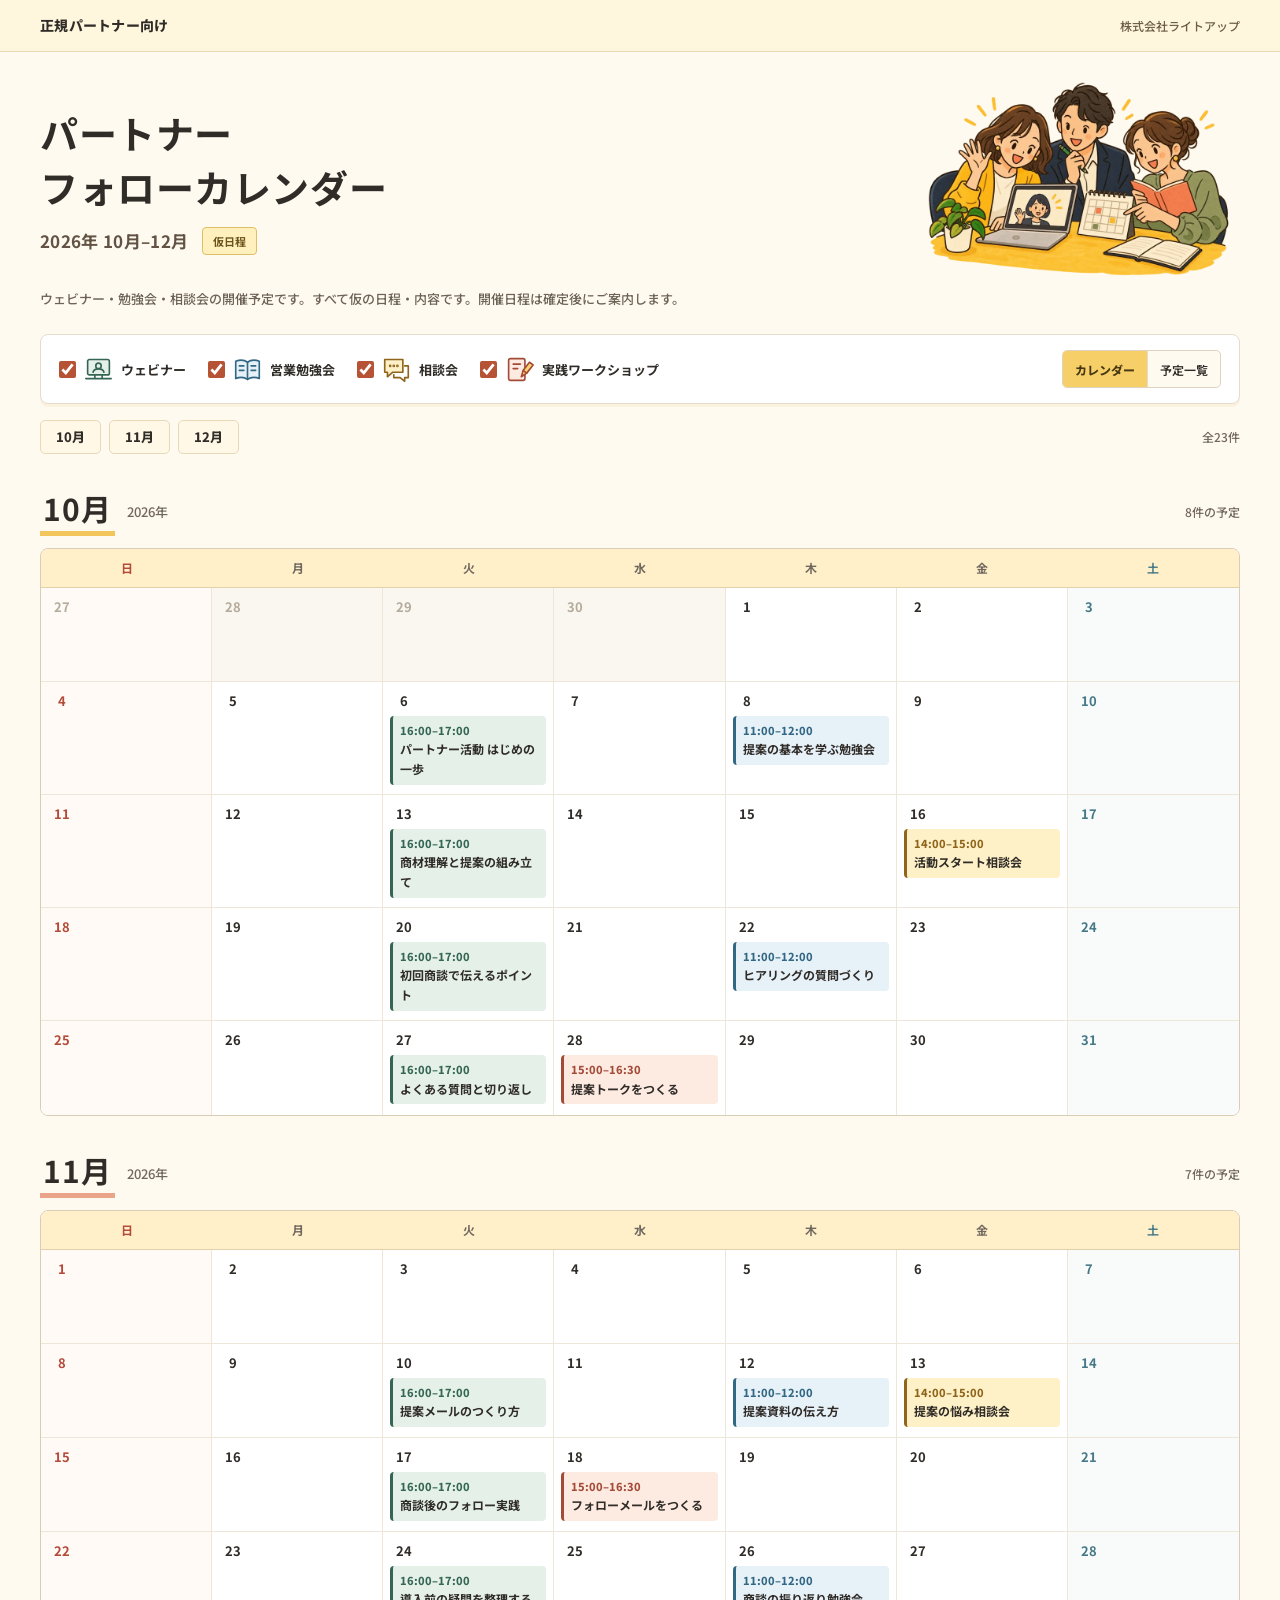
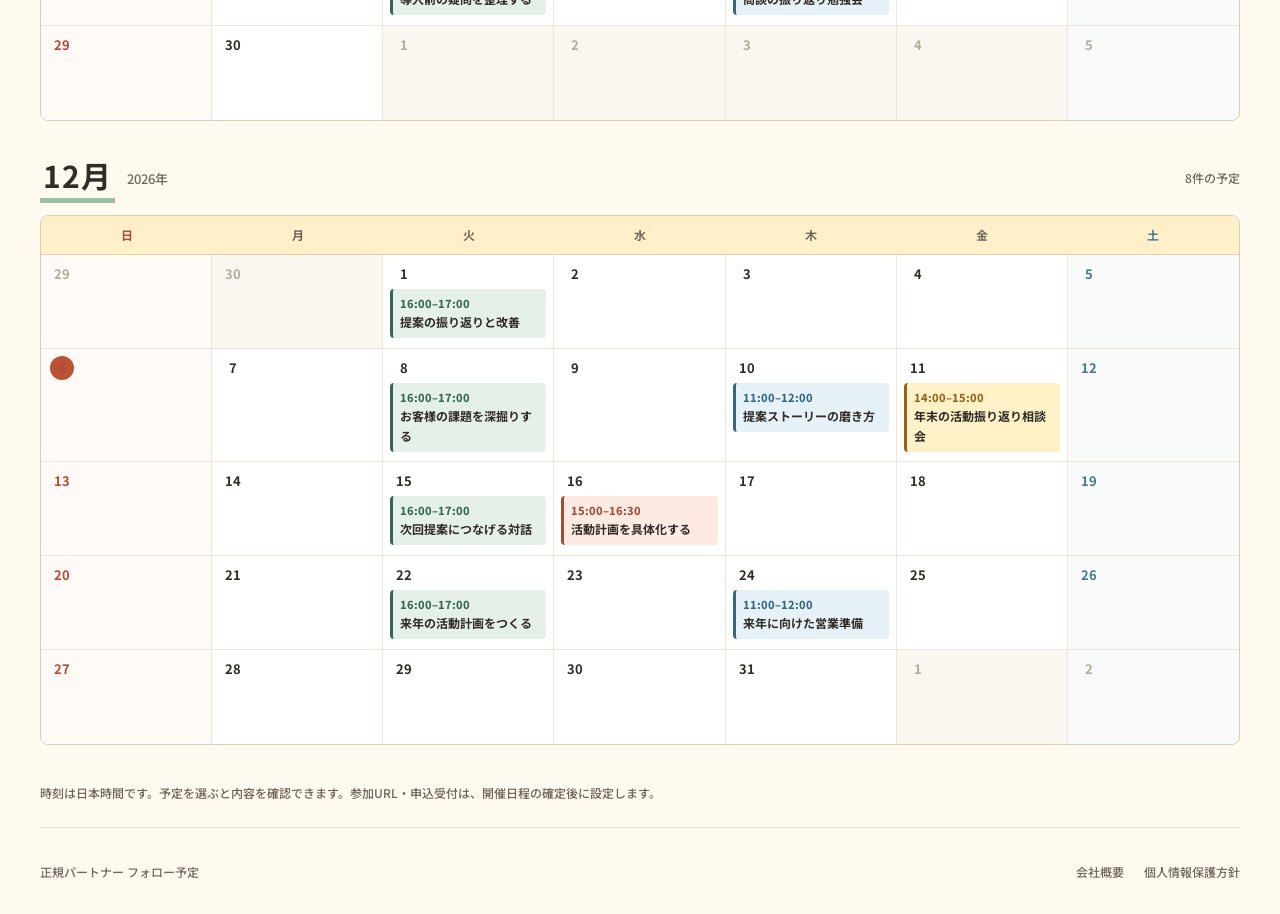
==== aio/index.html @ 5bcace32 "Use business-oriented Noto Sans JP typography" ====
<!doctype html>
<html lang="ja">
<head>
<meta charset="utf-8">
<meta name="viewport" content="width=device-width,initial-scale=1">
<meta name="robots" content="noindex,nofollow">
<meta name="color-scheme" content="light">
<link rel="canonical" href="https://writeup-inc.github.io/partner/aio/">
<meta name="description" content="契約済みの正規パートナー企業向け、2026年10月・11月・12月のフォロー予定。すべて仮の開催日程です。">
<title>正規パートナー フォロー予定｜2026年10–12月</title>
<link rel="preload" href="fonts/noto-sans-jp.woff2" as="font" type="font/woff2" crossorigin>
<style>
@font-face{font-family:Partner Sans;src:url(fonts/noto-sans-jp.woff2) format("woff2");font-weight:100 900;font-style:normal;font-display:swap}
:root{--ink:#252925;--muted:#71776e;--line:#dce0d8;--soft:#f5f6f2;--accent:#426248}
*{box-sizing:border-box}
html{scroll-behavior:smooth}
body{margin:0;background:#fff;color:var(--ink);font:14px/1.65 "Partner Sans",-apple-system,BlinkMacSystemFont,"Hiragino Kaku Gothic ProN","Yu Gothic",Meiryo,sans-serif}
button,input{font:inherit}button{color:inherit;cursor:pointer}button,a,input{-webkit-tap-highlight-color:transparent}
button{border:0;background:none}a{color:inherit}button:focus-visible,a:focus-visible,input:focus-visible{outline:3px solid #7f9e81;outline-offset:3px}
[hidden]{display:none!important}.inner{max-width:1200px;width:calc(100% - 64px);margin-inline:auto}
.masthead{border-bottom:1px solid var(--line);background:#fafbf8}.masthead .inner{display:flex;justify-content:space-between;align-items:center;gap:20px;padding-block:16px}
.company{font-size:14px;font-weight:700;letter-spacing:.02em}.audience{font-size:12px;color:var(--muted)}
.page-heading{display:flex;align-items:flex-start;justify-content:space-between;gap:24px;padding-top:35px;margin-bottom:22px}
h1{font-size:26px;line-height:1.45;letter-spacing:.02em;margin:0 0 7px;font-weight:650}.date-range{color:var(--muted);margin:0;font-size:14px;letter-spacing:.04em}
.draft{white-space:nowrap;border:1px solid #d8d5c7;color:#756742;background:#fcfbf6;padding:4px 10px;font-size:11px;align-self:center;border-radius:3px}
.note{margin:0 0 23px;font-size:12px;color:var(--muted)}
.controls{border-top:1px solid var(--line);border-bottom:1px solid var(--line);padding:14px 0;display:flex;gap:18px;justify-content:space-between;align-items:center;flex-wrap:wrap}
.filters{display:flex;flex-wrap:wrap;gap:10px 20px;border:0;padding:0;margin:0;min-width:0}.filters legend{position:absolute;width:1px;height:1px;overflow:hidden;clip-path:inset(50%)}
.filter-label{display:flex;align-items:center;gap:7px;font-size:12px;cursor:pointer}.filter-label input{width:15px;height:15px;margin:0;accent-color:var(--accent)}
.dot{display:inline-block;width:7px;height:7px;border-radius:50%;background:var(--event-color);flex-shrink:0}
.view-switch{display:flex;align-items:center;gap:0;border:1px solid var(--line);border-radius:3px;overflow:hidden}.view-switch button{padding:6px 12px;font-size:11px;min-height:32px}.view-switch button+button{border-left:1px solid var(--line)}.view-switch button[aria-pressed=true]{background:#edf1e9;color:#324e38;font-weight:650}
.under-controls{display:flex;justify-content:space-between;gap:20px;align-items:center;padding:13px 0 0}.month-nav{display:flex;gap:23px}.month-nav a{font-size:12px;text-underline-offset:4px;text-decoration-color:#a7b2a2}.month-nav a:hover{color:var(--accent)}
.filter-status{display:flex;align-items:center;gap:14px;color:var(--muted);font-size:11px}.reset{font-size:11px;color:var(--muted);padding:0;text-decoration:underline;text-underline-offset:3px;min-height:28px}
.month-section{margin-top:35px;scroll-margin-top:20px}.month-heading{display:flex;align-items:baseline;gap:12px;margin-bottom:12px}.month-heading h2{font-size:25px;font-weight:650;letter-spacing:.03em;margin:0;line-height:1.5}.month-heading .year{font-size:12px;color:var(--muted)}.month-count{margin-left:auto;color:var(--muted);font-size:11px}
.month-table{border:1px solid var(--line)}.weekdays,.calendar-grid{display:grid;grid-template-columns:repeat(7,minmax(0,1fr))}.weekdays{background:#f5f6f2;border-bottom:1px solid var(--line)}.weekday{font-size:11px;padding:8px;text-align:center;color:var(--muted)}.weekday:first-child{color:#a3655c}.weekday:last-child{color:#61778b}
.day{min-width:0;min-height:90px;padding:7px 7px 9px;border-right:1px solid var(--line);border-bottom:1px solid var(--line);position:relative}.day:nth-child(7n){border-right:0}.day:nth-last-child(-n+7){border-bottom:0}.day.other{background:#fafbf9}.day-number{font-size:12px;line-height:24px;display:block;width:24px;height:24px;text-align:center;margin:0 0 3px 2px;font-variant-numeric:tabular-nums}.sun .day-number{color:#a3655c}.sat .day-number{color:#61778b}.other .day-number{color:#b5bab1}.today .day-number{background:var(--accent);color:#fff;border-radius:50%;font-weight:600}
.event{display:block;text-align:left;width:100%;padding:5px 7px;border-left:3px solid var(--event-color);border-radius:2px;background:var(--event-bg);margin-top:3px;line-height:1.5}.event:hover{filter:brightness(.96)}.event-time{display:block;font-size:11px;white-space:nowrap;font-variant-numeric:tabular-nums;color:var(--event-color);font-weight:650}.event-title{display:block;font-size:12px;overflow-wrap:anywhere;margin-top:1px}.day-mobile{display:none}
.agenda{border-top:1px solid var(--line)}.agenda-row{width:100%;text-align:left;display:grid;grid-template-columns:83px 112px 1fr 145px;gap:18px;align-items:center;border-bottom:1px solid var(--line);padding:14px 0}.agenda-row:hover{background:#fafbf8}.agenda-date{font-size:14px;font-variant-numeric:tabular-nums}.agenda-time{font-size:12px;color:var(--muted);white-space:nowrap;font-variant-numeric:tabular-nums}.agenda-title{font-size:13px;font-weight:550}.agenda-type{font-size:11px;color:var(--muted);display:flex;align-items:center;gap:7px}.agenda-mobile-time{display:none}
.empty{border:1px solid var(--line);padding:20px;color:var(--muted);font-size:12px}.page-end{font-size:11px;color:var(--muted);border-bottom:1px solid var(--line);padding:18px 0 25px;margin-top:20px}.footer{font-size:11px;color:var(--muted);display:flex;justify-content:space-between;gap:20px;padding:22px 0 32px}.footer-links{display:flex;gap:20px}.footer a{text-decoration:none}.footer a:hover{text-decoration:underline}
dialog{padding:0;border:1px solid var(--line);border-radius:6px;width:min(530px,calc(100% - 32px));max-height:calc(100dvh - 36px);color:var(--ink);overflow:auto;box-shadow:0 10px 40px #0002}dialog::backdrop{background:#25292566}.dialog-top{display:flex;justify-content:space-between;align-items:center;padding:18px 24px 0}.dialog-tag{display:flex;align-items:center;gap:7px;font-size:11px;color:var(--event-color)}.close{display:grid;place-items:center;font-size:24px;line-height:1;width:40px;height:40px;color:var(--muted)}.close:hover{background:var(--soft)}.dialog-content{padding:6px 24px 25px}.dialog-content h2{font-size:22px;line-height:1.5;font-weight:600;margin:0 0 18px}.detail-meta{border-top:1px solid var(--line);border-bottom:1px solid var(--line);padding:12px 0;margin:0 0 18px}.detail-meta p{font-size:12px;margin:3px 0}.detail-meta p:last-child{color:var(--muted);font-size:11px}.description{font-size:13px;margin:0 0 18px}.dialog-content h3{font-size:12px;margin:0 0 8px}.topics{padding-left:18px;font-size:12px;margin:0 0 22px}.topics li{margin-bottom:5px}.detail-note{border-top:1px solid var(--line);padding-top:13px;color:var(--muted);font-size:11px;margin:0}.day-events button{display:block;width:100%;padding:12px;text-align:left;border-bottom:1px solid var(--line)}.day-events button strong{display:block;font-size:13px}.day-events button small{font-size:11px;color:var(--muted)}
@media(max-width:950px){.inner{width:calc(100% - 40px)}.controls{gap:12px}.filters{gap:10px 14px}.event{padding:4px 5px}.event-time{font-size:10px}.event-title{font-size:11px}.day{padding-inline:4px;min-height:94px}.agenda-row{grid-template-columns:70px 100px 1fr;gap:12px}.agenda-type{grid-column:3;grid-row:auto}.agenda-row>.agenda-type{display:none}}
@media(max-width:600px){.inner{width:calc(100% - 32px)}.masthead .inner{padding-block:13px;gap:10px}.company{font-size:13px}.audience{font-size:10px}.page-heading{padding-top:24px;gap:10px;margin-bottom:14px}h1{font-size:21px;letter-spacing:0}.date-range{font-size:12px}.draft{font-size:10px;padding:3px 7px}.note{font-size:11px;line-height:1.8;margin-bottom:17px}.controls{display:block;padding:13px 0}.filters{gap:10px 16px}.filter-label{font-size:11px;min-height:26px}.view-switch{width:fit-content;margin-top:12px}.view-switch button{min-height:36px}.under-controls{gap:10px;align-items:start;padding-top:10px}.month-nav{gap:19px;padding-top:6px}.filter-status{gap:8px;font-size:10px;flex-wrap:wrap;justify-content:end}.reset{font-size:10px}.month-section{margin-top:27px}.month-heading{gap:8px;margin-bottom:9px}.month-heading h2{font-size:23px}.month-heading .year,.month-count{font-size:10px}.day{min-height:64px;padding:6px 2px}.day-number{font-size:11px;margin:0 auto}.day .event{display:none}.day-mobile{position:absolute;inset:0;display:flex;align-items:center;justify-content:center;flex-direction:column;gap:4px;padding:29px 2px 6px;width:100%}.mobile-dots{display:flex;gap:3px}.mobile-dots .dot{width:5px;height:5px}.mobile-count{font-size:8px;color:var(--muted)}.weekday{padding:7px 2px;font-size:10px}.agenda-row{grid-template-columns:72px minmax(0,1fr);gap:11px;padding:13px 0;align-items:start}.agenda-date{font-size:13px;white-space:nowrap}.agenda-time{display:none}.agenda-title{font-size:13px}.agenda-mobile-time{display:flex;align-items:center;gap:7px;font-size:11px;color:var(--muted);font-weight:400;margin-top:3px}.agenda-type{display:none}.footer{display:block;font-size:10px;padding:19px 0 25px}.footer-links{gap:17px;margin-top:10px}.page-end{font-size:10px;line-height:1.8;padding:13px 0 20px}.dialog-top{padding:13px 18px 0}.dialog-content{padding:6px 18px 21px}.dialog-content h2{font-size:20px}}

/* Warm paper, business typography, and illustrations that explain each format. */
:root{--ink:#302c28;--muted:#70685e;--line:#e5dccd;--soft:#fff7e5;--accent:#b65335}
body{background:#fffaf0;font-weight:500}
button:focus-visible,a:focus-visible,input:focus-visible{outline-color:#c16638}
.masthead{background:#fff6de;border-bottom-color:#e9d8b4}.masthead .inner{padding-block:14px}.company{font-weight:800}.audience{color:#6a5c45}
.page-heading{position:relative;align-items:center;min-height:212px;padding-top:26px;margin-bottom:4px;gap:24px}
.heading-copy{flex:1;min-width:0}.heading-meta{display:flex;align-items:center;gap:14px;margin-top:14px}
h1{font-family:Partner Sans,sans-serif;font-size:38px;font-weight:700;line-height:1.4;letter-spacing:.015em;margin:0}
.date-range{font-size:17px;font-weight:700;color:#625344;letter-spacing:.02em}.draft{background:#fff0be;border-color:#ddbf66;color:#6b531b;font-weight:700;align-self:auto;font-size:11px;border-radius:4px}
.heading-art{width:325px;height:205px;object-fit:contain;flex-shrink:0;mix-blend-mode:multiply}
.note{font-size:13px;line-height:1.8;color:#6c6256;margin-bottom:24px;max-width:800px}
.controls{background:#fff;border:1px solid var(--line);border-radius:8px;padding:15px 18px;gap:16px;box-shadow:0 3px 0 #efdfbd55}
.filters{gap:12px 22px}.filter-label{font-size:13px;font-weight:700;gap:8px}.filter-label input{width:17px;height:17px}.filter-label:has(input:not(:checked)){opacity:.55}
.type-icon{width:29px;height:29px;flex-shrink:0;color:var(--event-color)}.filter-label .dot{display:none}
.view-switch{border-radius:5px;border-color:#dfd3bf;background:#fffaf0}.view-switch button{font-size:12px;padding:7px 12px;font-weight:600;min-height:36px}.view-switch button[aria-pressed=true]{background:#f7cf68;color:#473914;font-weight:800}
.under-controls{padding-top:16px}.month-nav{gap:8px}.month-nav a{padding:5px 15px;border:1px solid #e8d8b8;border-radius:5px;background:#fff8e7;text-decoration:none;font-weight:800;font-size:13px}.month-nav a:hover{background:#ffe7a6;color:#5d4525}.filter-status{font-size:12px}
.month-section{margin-top:33px}.month-heading{align-items:center;margin-bottom:12px;gap:12px}.month-heading h2{font-family:Partner Sans,sans-serif;font-weight:700;font-size:30px;line-height:1.4;border-bottom:5px solid #f3c65b;padding:0 3px 2px}.month-section:nth-child(2) h2{border-color:#e9a48a}.month-section:nth-child(3) h2{border-color:#9ebda4}.month-count{font-size:12px}.month-heading .year{font-size:13px}
.month-table{border-color:#dacdb6;border-radius:8px;overflow:hidden;background:#fff}.weekdays{background:#fff0ca;border-bottom-color:#e2cfab}.weekday{font-size:12px;font-weight:700;padding:9px}.weekday:first-child,.sun .day-number{color:#b44a39}.weekday:last-child,.sat .day-number{color:#467987}
.day{min-height:94px;padding:7px 7px 9px;border-color:#eee6d9}.day.other{background:#faf7f0}.day.sun{background:#fffaf6}.day.sat{background:#f8fbfa}.day.other .day-number{color:#b5ab9c}.day-number{font-size:13px;font-weight:700}.today .day-number{background:#ba5333;font-weight:800}
.event{padding:6px 7px;border-radius:4px;transition:background .15s}.event-time{font-size:11px;font-weight:800}.event-title{font-size:12px;font-weight:700;line-height:1.65}.event:hover{filter:brightness(.96)}
.agenda{background:#fff;border:1px solid var(--line);border-radius:8px;overflow:hidden}.agenda-row{padding:15px 18px;border-bottom-color:#eee6d9}.agenda-row:last-child{border-bottom:0}.agenda-row:hover{background:#fff7e5}.agenda-date{font-weight:800}.agenda-title{font-weight:700}.agenda-type{font-size:12px}.empty{background:#fff;border-radius:8px}.page-end{color:#706354;font-size:12px}.footer{font-size:12px}
dialog{background:#fffaf2;border-radius:10px;border-color:#d8c5a5}.dialog-content h2{font-family:Partner Sans,sans-serif;font-weight:700;font-size:25px}.dialog-tag{font-size:12px;font-weight:800}.dialog-tag .type-icon{width:30px;height:30px}.detail-meta p{font-size:13px}.description{font-size:14px}.dialog-content h3{font-size:13px;font-weight:800}.topics{font-size:13px}.close:hover{background:#f6e4c5}.agenda-mobile-time{font-weight:500}
@media(max-width:1100px){.filters{gap:10px 16px}.controls{padding:14px}.type-icon{width:25px;height:25px}.filter-label{font-size:12px}}
@media(max-width:950px){h1{font-size:33px}.heading-art{width:265px;height:185px}.page-heading{min-height:205px}.event-title{font-size:11px}.event-time{font-size:10px}.event{padding:5px}.controls{gap:12px}.agenda-row{padding:14px}}
@media(max-width:600px){.page-heading{padding-top:23px;min-height:0;gap:8px;margin-bottom:13px;align-items:center}h1{font-size:clamp(20px,5.4vw,27px);line-height:1.5;max-width:210px}.heading-art{width:112px;height:112px;margin-right:-5px}.heading-meta{display:block;margin-top:9px}.date-range{font-size:13px;white-space:nowrap}.draft{display:inline-block;margin-top:6px;font-size:10px;padding:2px 7px}.note{font-size:12px;margin-bottom:18px;line-height:1.8}.controls{padding:13px 12px}.filters{display:grid;grid-template-columns:auto auto;gap:12px 10px}.filter-label{font-size:11px;gap:5px}.type-icon{width:25px;height:25px}.filter-label input{width:16px;height:16px}.view-switch{margin-top:14px}.under-controls{gap:10px}.month-nav{gap:5px}.month-nav a{font-size:11px;padding:5px 9px}.filter-status{font-size:11px}.month-heading h2{font-size:28px}.month-heading .year,.month-count{font-size:11px}.month-section{margin-top:27px}.day{min-height:68px;padding:6px 2px}.day-number{font-size:12px}.weekday{font-size:11px}.agenda-row{padding:14px 12px;grid-template-columns:67px minmax(0,1fr);gap:8px}.agenda-title{font-size:13px}.agenda-date{font-size:13px}.agenda-mobile-time{font-size:10px;gap:5px}.dialog-content h2{font-size:22px}.footer{font-size:10px}.page-end{font-size:11px}}

@media(prefers-reduced-motion:reduce){html{scroll-behavior:auto}}
</style>
</head>
<body>
<header class="masthead"><div class="inner"><span class="company">正規パートナー向け</span><span class="audience">株式会社ライトアップ</span></div></header>
<main class="inner">
<div class="page-heading"><div class="heading-copy"><h1>パートナー<br>フォローカレンダー</h1><div class="heading-meta"><p class="date-range">2026年 10月–12月</p><span class="draft">仮日程</span></div></div><img class="heading-art" src="images/partner-learning.webp" width="325" height="205" alt="仲間とオンラインで学び、予定を相談するイラスト" fetchpriority="high"></div>
<p class="note">ウェビナー・勉強会・相談会の開催予定です。すべて仮の日程・内容です。開催日程は確定後にご案内します。</p>
<div class="controls">
<fieldset class="filters"><legend>予定の種類で絞り込む</legend>
<label class="filter-label" style="--event-color:#356655"><input type="checkbox" value="webinar" checked><svg class="type-icon" viewBox="0 0 32 32" fill="none" stroke="currentColor" stroke-width="1.8" stroke-linecap="round" stroke-linejoin="round" aria-hidden="true"><rect x="4" y="5" width="24" height="17" rx="2" fill="#e5f1e8"/><path d="M2 26h28M12 22v4m8-4v4"/><circle cx="16" cy="12" r="3"/><path d="M10 19c1-5 11-5 12 0"/></svg>ウェビナー</label>
<label class="filter-label" style="--event-color:#326884"><input type="checkbox" value="sales" checked><svg class="type-icon" viewBox="0 0 32 32" fill="none" stroke="currentColor" stroke-width="1.8" stroke-linecap="round" stroke-linejoin="round" aria-hidden="true"><path d="M3 7c5-2 9-2 13 1 4-3 8-3 13-1v19c-5-2-9-2-13 1-4-3-8-3-13-1Z" fill="#e7f1f8"/><path d="M16 8v19M7 12h5m-5 5h5m8-5h5m-5 5h5"/></svg>営業勉強会</label>
<label class="filter-label" style="--event-color:#8f651c"><input type="checkbox" value="consult" checked><svg class="type-icon" viewBox="0 0 32 32" fill="none" stroke="currentColor" stroke-width="1.8" stroke-linecap="round" stroke-linejoin="round" aria-hidden="true"><path d="M3 5h20v14H12l-6 5v-5H3Z" fill="#fff1c7"/><path d="M25 12h4v13h-4v4l-5-4h-7v-3"/><circle cx="9" cy="12" r=".6"/><circle cx="13" cy="12" r=".6"/><circle cx="17" cy="12" r=".6"/></svg>相談会</label>
<label class="filter-label" style="--event-color:#a44b38"><input type="checkbox" value="workshop" checked><svg class="type-icon" viewBox="0 0 32 32" fill="none" stroke="currentColor" stroke-width="1.8" stroke-linecap="round" stroke-linejoin="round" aria-hidden="true"><rect x="4" y="4" width="18" height="24" rx="2" fill="#fdebe2"/><path d="M9 10h8m-8 5h5M18 24l2-7L27 8l4 3-7 9Z" fill="#ffd572"/><path d="m20 17 4 3"/></svg>実践ワークショップ</label>
</fieldset>
<div class="view-switch" aria-label="表示形式"><button type="button" id="calendarButton" aria-pressed="true">カレンダー</button><button type="button" id="listButton" aria-pressed="false">予定一覧</button></div>
</div>
<div class="under-controls"><nav class="month-nav" aria-label="月に移動"><a href="#month-10">10月</a><a href="#month-11">11月</a><a href="#month-12">12月</a></nav><div class="filter-status"><span id="eventCount" role="status" aria-live="polite">全23件</span><button type="button" class="reset" id="resetFilters">絞り込みを解除</button></div></div>
<div id="months"></div>
<p class="page-end">時刻は日本時間です。予定を選ぶと内容を確認できます。参加URL・申込受付は、開催日程の確定後に設定します。</p>
</main>
<footer class="inner footer"><span>正規パートナー フォロー予定</span><div class="footer-links"><a href="https://www.writeup.co.jp/company/" target="_blank" rel="noopener">会社概要</a><a href="https://www.writeup.co.jp/privacy/" target="_blank" rel="noopener">個人情報保護方針</a></div></footer>
<dialog id="eventDialog" aria-labelledby="dialogTitle"><div class="dialog-top"><span class="dialog-tag" id="dialogTag"></span><button type="button" class="close" id="closeDialog" aria-label="詳細を閉じる">×</button></div><div class="dialog-content" id="dialogContent"></div></dialog>
<noscript><p class="inner">予定の表示にはJavaScriptを有効にしてください。すべて仮の開催日程です。</p></noscript>
<script>
// 全件、企画用の仮予定。開催日程はここで編集します。
const TYPES={webinar:{label:'ウェビナー',color:'#356655',bg:'#e5f1e8'},sales:{label:'営業勉強会',color:'#326884',bg:'#e7f1f8'},consult:{label:'相談会',color:'#8f651c',bg:'#fff1c7'},workshop:{label:'実践ワークショップ',color:'#a44b38',bg:'#fdebe2'}};
const EVENTS=[
{id:'w01',date:'2026-10-06',start:'16:00',end:'17:00',type:'webinar',title:'パートナー活動 はじめの一歩',description:'これからの活動をイメージできるよう、提案準備の基本を整理するウェビナーです。',topics:['活動を始める前に整理したいこと','お客様との接点のつくり方','次の一歩の決め方']},
{id:'w02',date:'2026-10-13',start:'16:00',end:'17:00',type:'webinar',title:'商材理解と提案の組み立て',description:'商材の特徴を、お客様の課題に沿った提案へつなげる考え方を学びます。',topics:['商材の特徴を短く伝える','課題と提案を結びつける','説明の順番を整理する']},
{id:'w03',date:'2026-10-20',start:'16:00',end:'17:00',type:'webinar',title:'初回商談で伝えるポイント',description:'初回の会話で確認したいことと、提案に進むための伝え方を整理します。',topics:['初回商談の目的を決める','現状を聞く質問を用意する','次回につながる締め方']},
{id:'w04',date:'2026-10-27',start:'16:00',end:'17:00',type:'webinar',title:'よくある質問と切り返し',description:'提案時の質問への対応を題材に、分かりやすい説明の仕方を考えます。',topics:['質問の背景を確かめる','回答を短く組み立てる','確認が必要なことを持ち帰る']},
{id:'w05',date:'2026-11-10',start:'16:00',end:'17:00',type:'webinar',title:'提案メールのつくり方',description:'お客様が次の行動を選びやすい、提案メールの組み立て方を学びます。',topics:['件名と冒頭のつくり方','相手に合う提案のまとめ方','次のアクションの伝え方']},
{id:'w06',date:'2026-11-17',start:'16:00',end:'17:00',type:'webinar',title:'商談後のフォロー実践',description:'商談で確認した内容をもとに、その後の連絡と提案の進め方を整理します。',topics:['商談内容を要約する','フォローのタイミングを考える','次回の議題を具体化する']},
{id:'w07',date:'2026-11-24',start:'16:00',end:'17:00',type:'webinar',title:'導入前の疑問を整理する',description:'お客様の導入前の疑問を整理し、確認漏れを減らすための進め方を学びます。',topics:['気になる点を一覧にする','確認する相手を整理する','回答と次の判断をつなげる']},
{id:'w08',date:'2026-12-01',start:'16:00',end:'17:00',type:'webinar',title:'提案の振り返りと改善',description:'これまでの提案を振り返り、次に変えるポイントを整理する時間です。',topics:['うまく伝わった点を振り返る','難しかった点を整理する','次回に試すことを決める']},
{id:'w09',date:'2026-12-08',start:'16:00',end:'17:00',type:'webinar',title:'お客様の課題を深掘りする',description:'お客様の話から課題の背景を理解するための、質問と対話の組み立てを学びます。',topics:['現状と理想を分けて聞く','課題の背景を確かめる','優先順位を一緒に整理する']},
{id:'w10',date:'2026-12-15',start:'16:00',end:'17:00',type:'webinar',title:'次回提案につなげる対話',description:'次の提案に必要な情報を整理し、お客様との会話の進め方を考えます。',topics:['次回までの確認事項を決める','判断に必要な情報を聞く','双方のアクションを整理する']},
{id:'w11',date:'2026-12-22',start:'16:00',end:'17:00',type:'webinar',title:'来年の活動計画をつくる',description:'3ヶ月の活動を振り返り、来年の提案活動に向けた計画を考えます。',topics:['今年の活動を振り返る','取り組むテーマを絞る','最初の1ヶ月の行動を決める']},
{id:'s01',date:'2026-10-08',start:'11:00',end:'12:00',type:'sales',title:'提案の基本を学ぶ勉強会',description:'提案の入口から次回の約束まで、営業活動の基本を整理します。',topics:['提案の目的の決め方','伝える内容を整理する','次回の約束のつくり方']},
{id:'s02',date:'2026-10-22',start:'11:00',end:'12:00',type:'sales',title:'ヒアリングの質問づくり',description:'お客様の状況を理解するための、質問の組み立てを練習します。',topics:['質問の順番を考える','答えを深掘りする','聞いたことを整理する']},
{id:'s03',date:'2026-11-12',start:'11:00',end:'12:00',type:'sales',title:'提案資料の伝え方',description:'資料を説明する順番と、要点の伝え方を考える勉強会です。',topics:['相手の関心に合わせる','資料の要点を伝える','質問を受け止める']},
{id:'s04',date:'2026-11-26',start:'11:00',end:'12:00',type:'sales',title:'商談の振り返り勉強会',description:'商談後に確認したいポイントを整理し、次の提案の改善につなげます。',topics:['会話の流れを振り返る','確認できなかった点を整理する','次回の工夫を考える']},
{id:'s05',date:'2026-12-10',start:'11:00',end:'12:00',type:'sales',title:'提案ストーリーの磨き方',description:'相手が理解しやすい流れに、提案のストーリーを組み直します。',topics:['課題から提案へつなげる','説明を簡潔にする','締めくくりを考える']},
{id:'s06',date:'2026-12-24',start:'11:00',end:'12:00',type:'sales',title:'来年に向けた営業準備',description:'年明けの提案活動に向けて、準備しておきたいことを整理します。',topics:['次の提案先を整理する','準備が必要な資料を確認する','最初の連絡の内容を考える']},
{id:'c01',date:'2026-10-16',start:'14:00',end:'15:00',type:'consult',title:'活動スタート相談会',description:'パートナー活動を始める際の疑問を持ち寄る、グループ相談会です。',topics:['活動準備の疑問を整理する','提案前に確認したいこと','次の進め方を考える']},
{id:'c02',date:'2026-11-13',start:'14:00',end:'15:00',type:'consult',title:'提案の悩み相談会',description:'提案活動で迷っている点を持ち寄り、考え方を整理するグループ相談会です。',topics:['迷っている点を整理する','確認が必要なことを明らかにする','次に試すことを考える']},
{id:'c03',date:'2026-12-11',start:'14:00',end:'15:00',type:'consult',title:'年末の活動振り返り相談会',description:'活動を振り返り、次の提案に向けた疑問を整理するグループ相談会です。',topics:['活動の振り返り','残っている疑問の整理','来年に向けた準備']},
{id:'p01',date:'2026-10-28',start:'15:00',end:'16:30',type:'workshop',title:'提案トークをつくる',description:'お客様への説明を想定し、短い提案トークを組み立てる実践ワークショップです。',topics:['提案の入口の一言をつくる','課題と提案をつなげる','伝え方を見直す']},
{id:'p02',date:'2026-11-18',start:'15:00',end:'16:30',type:'workshop',title:'フォローメールをつくる',description:'商談後の連絡を想定し、お客様に合わせたフォローメールをつくります。',topics:['会話の要点をまとめる','次の提案を言葉にする','メールの文章を見直す']},
{id:'p03',date:'2026-12-16',start:'15:00',end:'16:30',type:'workshop',title:'活動計画を具体化する',description:'来年の活動に向けて、行動と準備を具体的な計画に落とし込むワークショップです。',topics:['取り組むテーマを決める','必要な準備を洗い出す','行動予定をつくる']}
];

const WEEKDAYS=['日','月','火','水','木','金','土'];
const MONTHS=[9,10,11];
const $=id=>document.getElementById(id);
const mobile=window.matchMedia('(max-width:600px)');
let viewPreference=null,activeTypes=new Set(Object.keys(TYPES));
const escapeHTML=s=>String(s).replace(/[&<>"']/g,c=>({'&':'&amp;','<':'&lt;','>':'&gt;','"':'&quot;',"'":'&#39;'}[c]));
// Calendar dates are date-only; UTC prevents a viewer's timezone shifting the weekday.
const parseDate=s=>new Date(s+'T12:00:00Z');
const dateKey=d=>`${d.getUTCFullYear()}-${String(d.getUTCMonth()+1).padStart(2,'0')}-${String(d.getUTCDate()).padStart(2,'0')}`;
const dayOfWeek=s=>WEEKDAYS[parseDate(s).getUTCDay()];
const fullDate=s=>{const d=parseDate(s);return `2026年${d.getUTCMonth()+1}月${d.getUTCDate()}日（${dayOfWeek(s)}）`;};
const eventStyle=e=>`--event-color:${TYPES[e.type].color};--event-bg:${TYPES[e.type].bg}`;
const selectedEvents=()=>EVENTS.filter(e=>activeTypes.has(e.type)).sort((a,b)=>(a.date+a.start).localeCompare(b.date+b.start));
function gridHTML(month,ev){
  const start=new Date(Date.UTC(2026,month,1));start.setUTCDate(1-start.getUTCDay());
  const cells=Math.ceil((new Date(Date.UTC(2026,month,1)).getUTCDay()+new Date(Date.UTC(2026,month+1,0)).getUTCDate())/7)*7;
  const today=new Intl.DateTimeFormat('en-CA',{timeZone:'Asia/Tokyo',year:'numeric',month:'2-digit',day:'2-digit'}).format(new Date());
  let html='<div class="month-table"><div class="weekdays" aria-hidden="true">'+WEEKDAYS.map(w=>`<span class="weekday">${w}</span>`).join('')+'</div><div class="calendar-grid">';
  for(let i=0;i<cells;i++){
    const d=new Date(start);d.setUTCDate(start.getUTCDate()+i);const key=dateKey(d),own=d.getUTCMonth()===month,dayEvents=own?ev.filter(e=>e.date===key):[];
    html+=`<div class="day ${own?'':'other'} ${d.getUTCDay()===0?'sun':''} ${d.getUTCDay()===6?'sat':''} ${key===today?'today':''}" data-date="${key}"><span class="day-number" ${key===today?'aria-current="date"':''}>${d.getUTCDate()}</span>`;
    html+=dayEvents.map(e=>`<button type="button" class="event" data-event="${e.id}" style="${eventStyle(e)}" aria-label="${escapeHTML(fullDate(e.date)+' '+e.start+'から'+e.end+' '+e.title+'（仮）')}"><span class="event-time">${e.start}–${e.end}</span><span class="event-title">${escapeHTML(e.title)}</span></button>`).join('');
    if(dayEvents.length)html+=`<button type="button" class="day-mobile" data-day="${key}" aria-label="${fullDate(key)}、${dayEvents.length}件の予定"><span class="mobile-dots">${dayEvents.map(e=>`<span class="dot" style="${eventStyle(e)}"></span>`).join('')}</span><span class="mobile-count">${dayEvents.length}件</span></button>`;
    html+='</div>';
  }
  return html+'</div></div>';
}
function agendaHTML(ev){
  return '<div class="agenda">'+ev.map(e=>`<button type="button" class="agenda-row" data-event="${e.id}" style="${eventStyle(e)}"><span class="agenda-date">${parseDate(e.date).getUTCDate()}日（${dayOfWeek(e.date)}）</span><span class="agenda-time">${e.start}–${e.end}</span><span class="agenda-title">${escapeHTML(e.title)}<span class="agenda-mobile-time"><span class="dot"></span>${e.start}–${e.end} ／ ${TYPES[e.type].label}</span></span><span class="agenda-type"><span class="dot"></span>${TYPES[e.type].label}</span></button>`).join('')+'</div>';
}
function render(){
  const view=viewPreference??(mobile.matches?'list':'calendar'),events=selectedEvents();
  $('calendarButton').setAttribute('aria-pressed',String(view==='calendar'));$('listButton').setAttribute('aria-pressed',String(view==='list'));
  $('eventCount').textContent=`全${events.length}件`;
  $('resetFilters').hidden=activeTypes.size===Object.keys(TYPES).length;
  $('months').innerHTML=MONTHS.map(month=>{
    const ev=events.filter(e=>parseDate(e.date).getUTCMonth()===month);
    return `<section class="month-section" id="month-${month+1}" aria-labelledby="title-${month+1}"><div class="month-heading"><h2 id="title-${month+1}">${month+1}月</h2><span class="year">2026年</span><span class="month-count">${ev.length}件の予定</span></div>${ev.length===0?'<div class="empty">この条件に一致する予定はありません。</div>':view==='calendar'?gridHTML(month,ev):agendaHTML(ev)}</section>`;
  }).join('');
  wireEvents($('months'));
  $('months').querySelectorAll('[data-day]').forEach(b=>b.addEventListener('click',()=>openDay(b.dataset.day)));
}
function wireEvents(container){container.querySelectorAll('[data-event]').forEach(b=>b.addEventListener('click',()=>openEvent(b.dataset.event)));}
function showDialog(){if(!$('eventDialog').open)$('eventDialog').showModal();}
function openEvent(id){
  const e=EVENTS.find(e=>e.id===id);if(!e)return;
  $('dialogTag').setAttribute('style',eventStyle(e));$('dialogTag').innerHTML=`<span class="dot"></span>${TYPES[e.type].label}（仮）`;
  $('dialogContent').innerHTML=`<h2 id="dialogTitle">${escapeHTML(e.title)}</h2><div class="detail-meta"><p><strong>${fullDate(e.date)}</strong></p><p>${e.start}–${e.end} <span style="color:var(--muted)">／ 日本時間</span></p><p>オンライン開催（仮）</p><p>対象：契約済みの正規パートナー企業</p></div><p class="description">${escapeHTML(e.description)}</p><h3>この回で扱うテーマ（仮）</h3><ul class="topics">${e.topics.map(t=>`<li>${escapeHTML(t)}</li>`).join('')}</ul><p class="detail-note">参加URL・申込受付は未設定です。<br>開催日時・内容は確定後に更新します。</p>`;
  showDialog();$('eventDialog').scrollTop=0;
}

function openDay(key){
  const ev=selectedEvents().filter(e=>e.date===key);if(ev.length===1){openEvent(ev[0].id);return;}
  $('dialogTag').removeAttribute('style');$('dialogTag').textContent='この日の予定（仮）';
  $('dialogContent').innerHTML=`<h2 id="dialogTitle">${fullDate(key)}</h2><div class="day-events">${ev.map(e=>`<button type="button" data-event="${e.id}" style="${eventStyle(e)}"><small>${e.start}–${e.end} ／ ${TYPES[e.type].label}</small><strong>${escapeHTML(e.title)}</strong></button>`).join('')}</div>`;wireEvents($('dialogContent'));showDialog();
}
$('calendarButton').addEventListener('click',()=>{viewPreference='calendar';render();});
$('listButton').addEventListener('click',()=>{viewPreference='list';render();});
document.querySelectorAll('.filters input').forEach(input=>input.addEventListener('change',()=>{input.checked?activeTypes.add(input.value):activeTypes.delete(input.value);render();}));
$('resetFilters').addEventListener('click',()=>{activeTypes=new Set(Object.keys(TYPES));document.querySelectorAll('.filters input').forEach(i=>i.checked=true);render();});
$('closeDialog').addEventListener('click',()=>$('eventDialog').close());
$('eventDialog').addEventListener('click',e=>{if(e.target!==$('eventDialog'))return;const r=$('eventDialog').getBoundingClientRect();if(e.clientX<r.left||e.clientX>r.right||e.clientY<r.top||e.clientY>r.bottom)$('eventDialog').close();});
mobile.addEventListener('change',render);render();
</script>
</body>
</html>
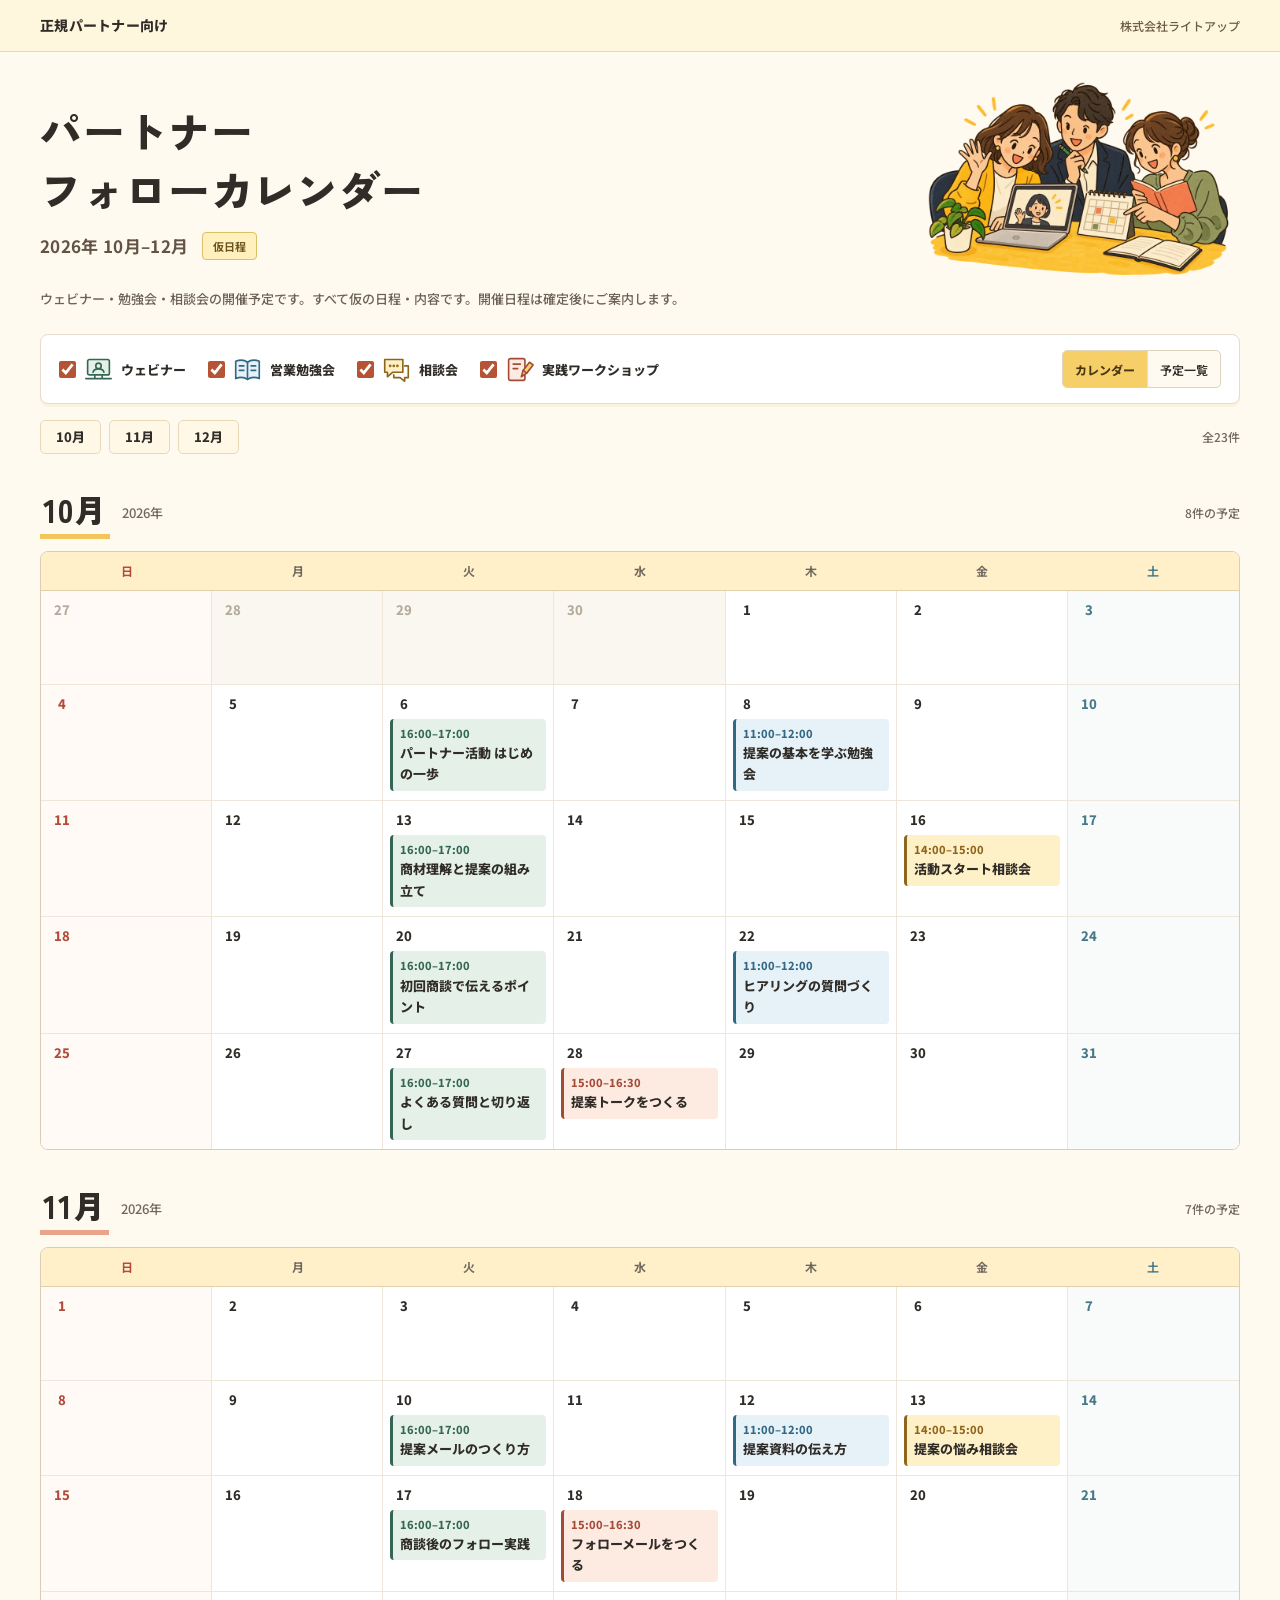
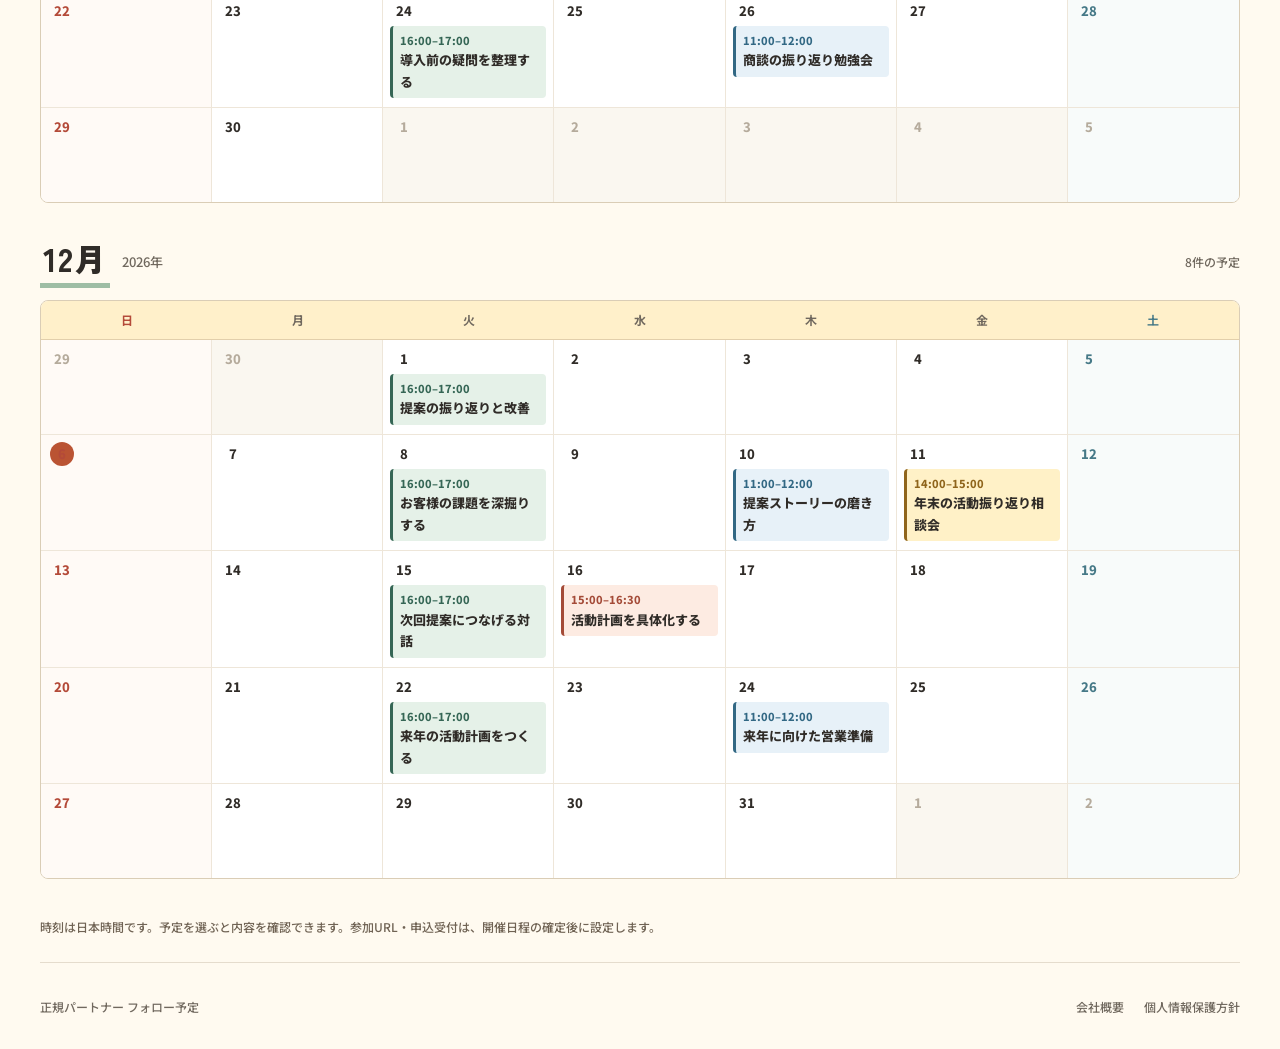
==== commit 42846982: "Strengthen calendar typography with Zen Kaku Gothic New Black" ====
--- a/aio/index.html
+++ b/aio/index.html
@@ -9,8 +9,10 @@
 <meta name="description" content="契約済みの正規パートナー企業向け、2026年10月・11月・12月のフォロー予定。すべて仮の開催日程です。">
 <title>正規パートナー フォロー予定｜2026年10–12月</title>
 <link rel="preload" href="fonts/noto-sans-jp.woff2" as="font" type="font/woff2" crossorigin>
+<link rel="preload" href="fonts/zen-kaku-black.woff2" as="font" type="font/woff2" crossorigin>
 <style>
 @font-face{font-family:Partner Sans;src:url(fonts/noto-sans-jp.woff2) format("woff2");font-weight:100 900;font-style:normal;font-display:swap}
+@font-face{font-family:Partner Heading;src:url(fonts/zen-kaku-black.woff2) format("woff2");font-weight:900;font-style:normal;font-display:swap}
 :root{--ink:#252925;--muted:#71776e;--line:#dce0d8;--soft:#f5f6f2;--accent:#426248}
 *{box-sizing:border-box}
 html{scroll-behavior:smooth}
@@ -48,24 +50,24 @@
 .masthead{background:#fff6de;border-bottom-color:#e9d8b4}.masthead .inner{padding-block:14px}.company{font-weight:800}.audience{color:#6a5c45}
 .page-heading{position:relative;align-items:center;min-height:212px;padding-top:26px;margin-bottom:4px;gap:24px}
 .heading-copy{flex:1;min-width:0}.heading-meta{display:flex;align-items:center;gap:14px;margin-top:14px}
-h1{font-family:Partner Sans,sans-serif;font-size:38px;font-weight:700;line-height:1.4;letter-spacing:.015em;margin:0}
+h1{font-family:"Partner Heading","Partner Sans",sans-serif;font-size:42px;font-weight:900;line-height:1.4;letter-spacing:.015em;margin:0}
 .date-range{font-size:17px;font-weight:700;color:#625344;letter-spacing:.02em}.draft{background:#fff0be;border-color:#ddbf66;color:#6b531b;font-weight:700;align-self:auto;font-size:11px;border-radius:4px}
 .heading-art{width:325px;height:205px;object-fit:contain;flex-shrink:0;mix-blend-mode:multiply}
 .note{font-size:13px;line-height:1.8;color:#6c6256;margin-bottom:24px;max-width:800px}
 .controls{background:#fff;border:1px solid var(--line);border-radius:8px;padding:15px 18px;gap:16px;box-shadow:0 3px 0 #efdfbd55}
-.filters{gap:12px 22px}.filter-label{font-size:13px;font-weight:700;gap:8px}.filter-label input{width:17px;height:17px}.filter-label:has(input:not(:checked)){opacity:.55}
+.filters{gap:12px 22px}.filter-label{font-size:13px;font-weight:800;gap:8px}.filter-label input{width:17px;height:17px}.filter-label:has(input:not(:checked)){opacity:.55}
 .type-icon{width:29px;height:29px;flex-shrink:0;color:var(--event-color)}.filter-label .dot{display:none}
 .view-switch{border-radius:5px;border-color:#dfd3bf;background:#fffaf0}.view-switch button{font-size:12px;padding:7px 12px;font-weight:600;min-height:36px}.view-switch button[aria-pressed=true]{background:#f7cf68;color:#473914;font-weight:800}
 .under-controls{padding-top:16px}.month-nav{gap:8px}.month-nav a{padding:5px 15px;border:1px solid #e8d8b8;border-radius:5px;background:#fff8e7;text-decoration:none;font-weight:800;font-size:13px}.month-nav a:hover{background:#ffe7a6;color:#5d4525}.filter-status{font-size:12px}
-.month-section{margin-top:33px}.month-heading{align-items:center;margin-bottom:12px;gap:12px}.month-heading h2{font-family:Partner Sans,sans-serif;font-weight:700;font-size:30px;line-height:1.4;border-bottom:5px solid #f3c65b;padding:0 3px 2px}.month-section:nth-child(2) h2{border-color:#e9a48a}.month-section:nth-child(3) h2{border-color:#9ebda4}.month-count{font-size:12px}.month-heading .year{font-size:13px}
+.month-section{margin-top:33px}.month-heading{align-items:center;margin-bottom:12px;gap:12px}.month-heading h2{font-family:"Partner Heading","Partner Sans",sans-serif;font-weight:900;font-size:32px;line-height:1.4;border-bottom:5px solid #f3c65b;padding:0 3px 2px}.month-section:nth-child(2) h2{border-color:#e9a48a}.month-section:nth-child(3) h2{border-color:#9ebda4}.month-count{font-size:12px}.month-heading .year{font-size:13px}
 .month-table{border-color:#dacdb6;border-radius:8px;overflow:hidden;background:#fff}.weekdays{background:#fff0ca;border-bottom-color:#e2cfab}.weekday{font-size:12px;font-weight:700;padding:9px}.weekday:first-child,.sun .day-number{color:#b44a39}.weekday:last-child,.sat .day-number{color:#467987}
-.day{min-height:94px;padding:7px 7px 9px;border-color:#eee6d9}.day.other{background:#faf7f0}.day.sun{background:#fffaf6}.day.sat{background:#f8fbfa}.day.other .day-number{color:#b5ab9c}.day-number{font-size:13px;font-weight:700}.today .day-number{background:#ba5333;font-weight:800}
-.event{padding:6px 7px;border-radius:4px;transition:background .15s}.event-time{font-size:11px;font-weight:800}.event-title{font-size:12px;font-weight:700;line-height:1.65}.event:hover{filter:brightness(.96)}
-.agenda{background:#fff;border:1px solid var(--line);border-radius:8px;overflow:hidden}.agenda-row{padding:15px 18px;border-bottom-color:#eee6d9}.agenda-row:last-child{border-bottom:0}.agenda-row:hover{background:#fff7e5}.agenda-date{font-weight:800}.agenda-title{font-weight:700}.agenda-type{font-size:12px}.empty{background:#fff;border-radius:8px}.page-end{color:#706354;font-size:12px}.footer{font-size:12px}
-dialog{background:#fffaf2;border-radius:10px;border-color:#d8c5a5}.dialog-content h2{font-family:Partner Sans,sans-serif;font-weight:700;font-size:25px}.dialog-tag{font-size:12px;font-weight:800}.dialog-tag .type-icon{width:30px;height:30px}.detail-meta p{font-size:13px}.description{font-size:14px}.dialog-content h3{font-size:13px;font-weight:800}.topics{font-size:13px}.close:hover{background:#f6e4c5}.agenda-mobile-time{font-weight:500}
+.day{min-height:94px;padding:7px 7px 9px;border-color:#eee6d9}.day.other{background:#faf7f0}.day.sun{background:#fffaf6}.day.sat{background:#f8fbfa}.day.other .day-number{color:#b5ab9c}.day-number{font-size:13px;font-weight:800}.today .day-number{background:#ba5333;font-weight:800}
+.event{padding:6px 7px;border-radius:4px;transition:background .15s}.event-time{font-size:11px;font-weight:800}.event-title{font-size:13px;font-weight:800;line-height:1.65}.event:hover{filter:brightness(.96)}
+.agenda{background:#fff;border:1px solid var(--line);border-radius:8px;overflow:hidden}.agenda-row{padding:15px 18px;border-bottom-color:#eee6d9}.agenda-row:last-child{border-bottom:0}.agenda-row:hover{background:#fff7e5}.agenda-date{font-weight:800}.agenda-title{font-weight:800}.agenda-type{font-size:12px}.empty{background:#fff;border-radius:8px}.page-end{color:#706354;font-size:12px}.footer{font-size:12px}
+dialog{background:#fffaf2;border-radius:10px;border-color:#d8c5a5}.dialog-content h2{font-family:"Partner Heading","Partner Sans",sans-serif;font-weight:900;font-size:25px}.dialog-tag{font-size:12px;font-weight:800}.dialog-tag .type-icon{width:30px;height:30px}.detail-meta p{font-size:13px}.description{font-size:14px}.dialog-content h3{font-size:13px;font-weight:800}.topics{font-size:13px}.close:hover{background:#f6e4c5}.agenda-mobile-time{font-weight:500}
 @media(max-width:1100px){.filters{gap:10px 16px}.controls{padding:14px}.type-icon{width:25px;height:25px}.filter-label{font-size:12px}}
-@media(max-width:950px){h1{font-size:33px}.heading-art{width:265px;height:185px}.page-heading{min-height:205px}.event-title{font-size:11px}.event-time{font-size:10px}.event{padding:5px}.controls{gap:12px}.agenda-row{padding:14px}}
-@media(max-width:600px){.page-heading{padding-top:23px;min-height:0;gap:8px;margin-bottom:13px;align-items:center}h1{font-size:clamp(20px,5.4vw,27px);line-height:1.5;max-width:210px}.heading-art{width:112px;height:112px;margin-right:-5px}.heading-meta{display:block;margin-top:9px}.date-range{font-size:13px;white-space:nowrap}.draft{display:inline-block;margin-top:6px;font-size:10px;padding:2px 7px}.note{font-size:12px;margin-bottom:18px;line-height:1.8}.controls{padding:13px 12px}.filters{display:grid;grid-template-columns:auto auto;gap:12px 10px}.filter-label{font-size:11px;gap:5px}.type-icon{width:25px;height:25px}.filter-label input{width:16px;height:16px}.view-switch{margin-top:14px}.under-controls{gap:10px}.month-nav{gap:5px}.month-nav a{font-size:11px;padding:5px 9px}.filter-status{font-size:11px}.month-heading h2{font-size:28px}.month-heading .year,.month-count{font-size:11px}.month-section{margin-top:27px}.day{min-height:68px;padding:6px 2px}.day-number{font-size:12px}.weekday{font-size:11px}.agenda-row{padding:14px 12px;grid-template-columns:67px minmax(0,1fr);gap:8px}.agenda-title{font-size:13px}.agenda-date{font-size:13px}.agenda-mobile-time{font-size:10px;gap:5px}.dialog-content h2{font-size:22px}.footer{font-size:10px}.page-end{font-size:11px}}
+@media(max-width:950px){h1{font-size:35px}.heading-art{width:265px;height:185px}.page-heading{min-height:205px}.event-title{font-size:11px}.event-time{font-size:10px}.event{padding:5px}.controls{gap:12px}.agenda-row{padding:14px}}
+@media(max-width:600px){.page-heading{padding-top:23px;min-height:0;gap:8px;margin-bottom:13px;align-items:center}h1{font-size:clamp(21px,5.6vw,28px);line-height:1.5;max-width:210px}.heading-art{width:112px;height:112px;margin-right:-5px}.heading-meta{display:block;margin-top:9px}.date-range{font-size:13px;white-space:nowrap}.draft{display:inline-block;margin-top:6px;font-size:10px;padding:2px 7px}.note{font-size:12px;margin-bottom:18px;line-height:1.8}.controls{padding:13px 12px}.filters{display:grid;grid-template-columns:auto auto;gap:12px 10px}.filter-label{font-size:11px;gap:5px}.type-icon{width:25px;height:25px}.filter-label input{width:16px;height:16px}.view-switch{margin-top:14px}.under-controls{gap:10px}.month-nav{gap:5px}.month-nav a{font-size:11px;padding:5px 9px}.filter-status{font-size:11px}.month-heading h2{font-size:28px}.month-heading .year,.month-count{font-size:11px}.month-section{margin-top:27px}.day{min-height:68px;padding:6px 2px}.day-number{font-size:12px}.weekday{font-size:11px}.agenda-row{padding:14px 12px;grid-template-columns:67px minmax(0,1fr);gap:8px}.agenda-title{font-size:13px}.agenda-date{font-size:13px}.agenda-mobile-time{font-size:10px;gap:5px}.dialog-content h2{font-size:22px}.footer{font-size:10px}.page-end{font-size:11px}}
 
 @media(prefers-reduced-motion:reduce){html{scroll-behavior:auto}}
 </style>
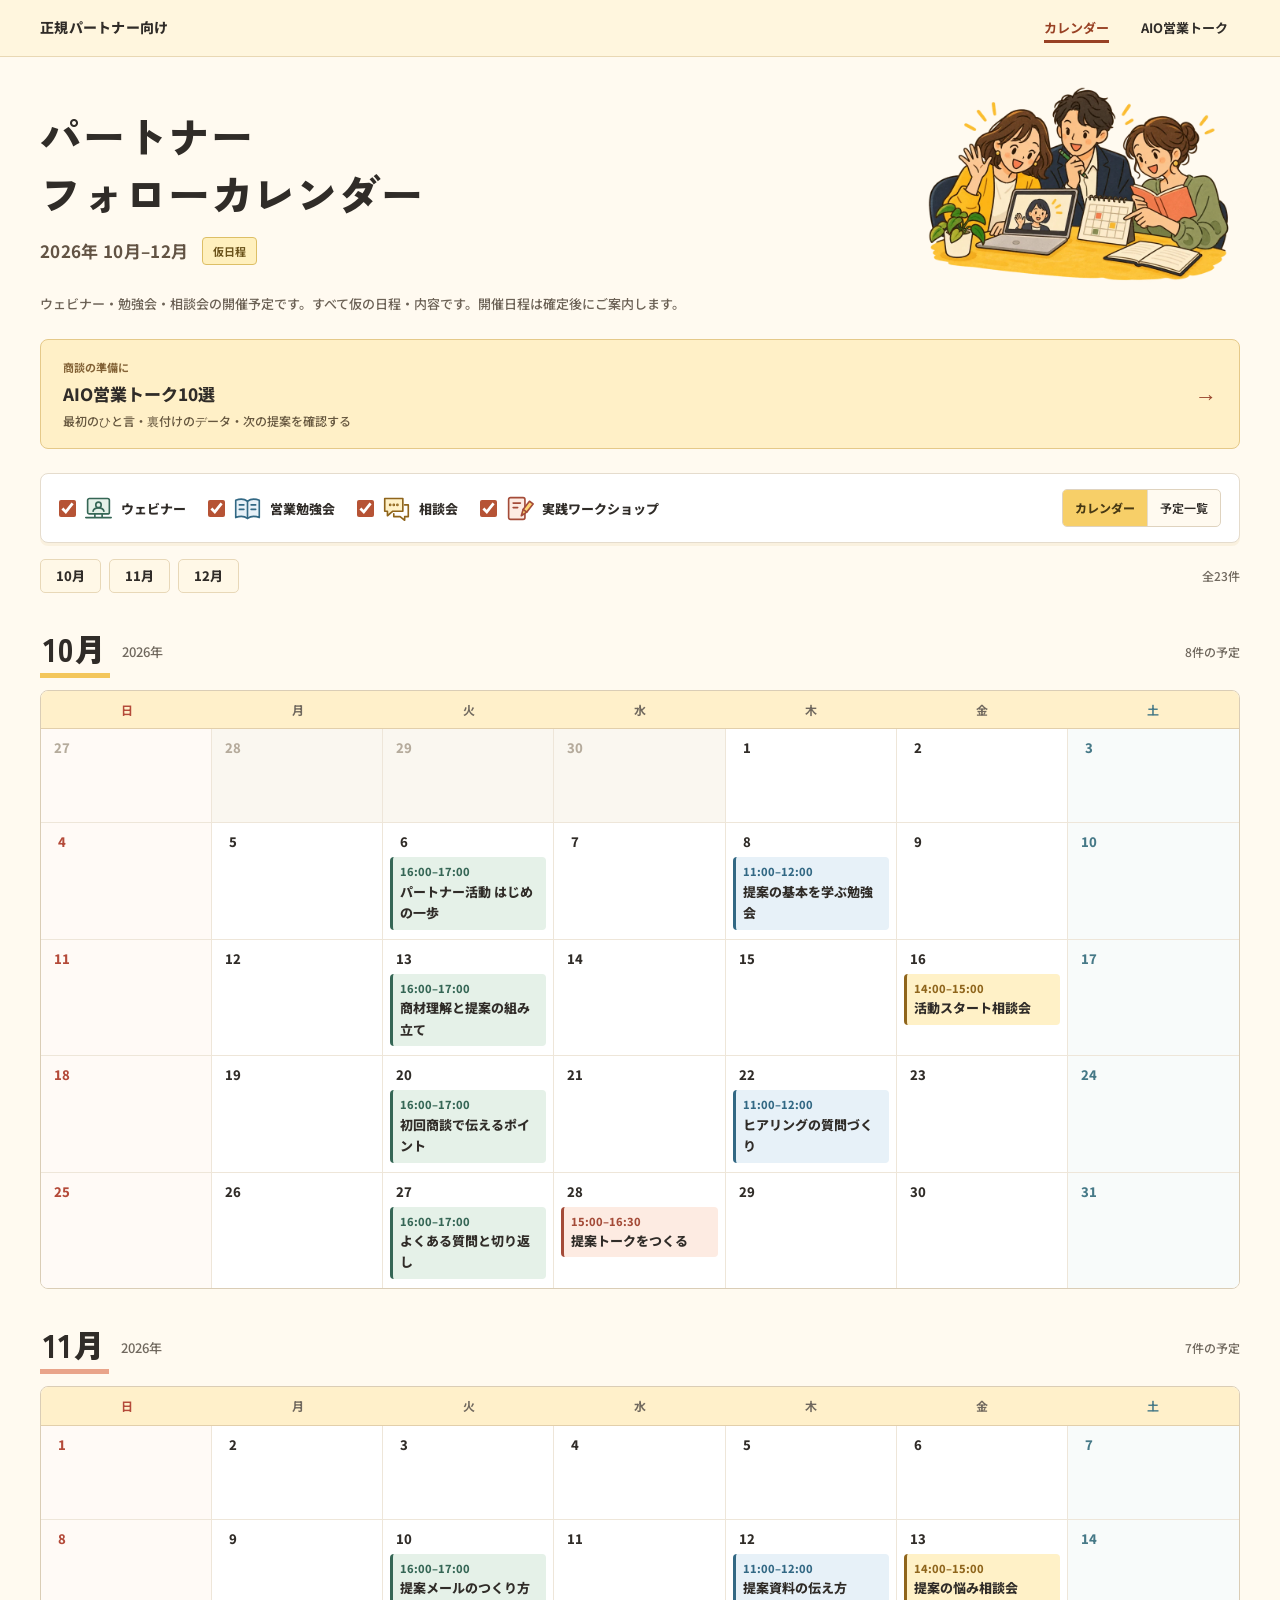
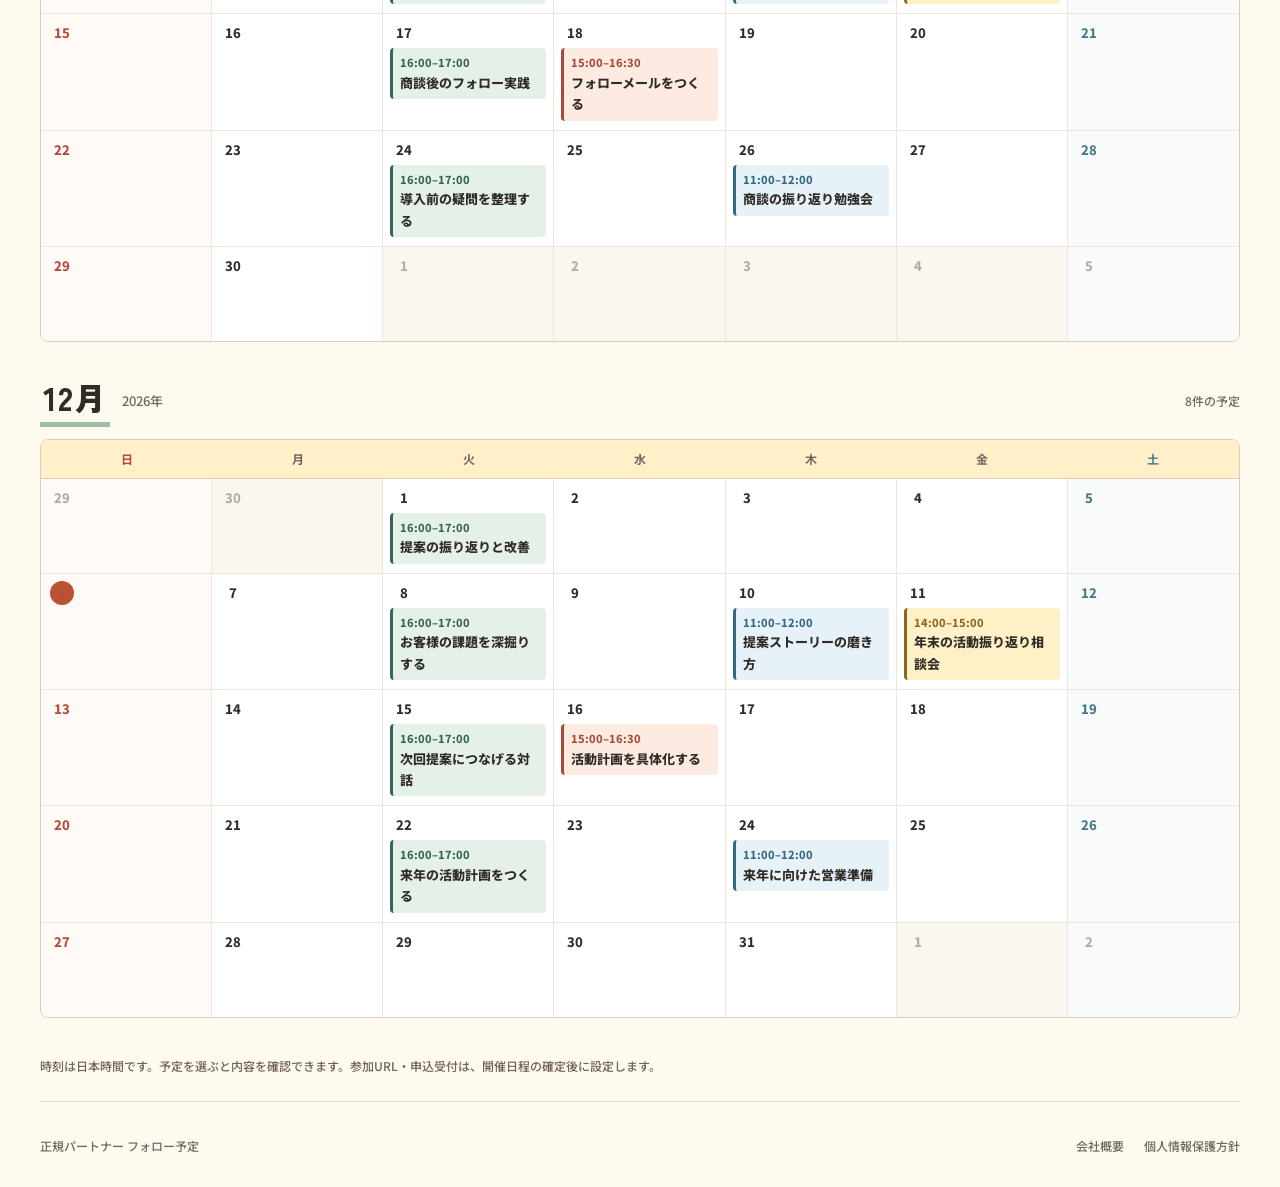
==== commit eff3afc1: "Add evidence-backed AIO sales talks to partner portal" ====
--- a/aio/index.html
+++ b/aio/index.html
@@ -6,8 +6,8 @@
 <meta name="robots" content="noindex,nofollow">
 <meta name="color-scheme" content="light">
 <link rel="canonical" href="https://writeup-inc.github.io/partner/aio/">
-<meta name="description" content="契約済みの正規パートナー企業向け、2026年10月・11月・12月のフォロー予定。すべて仮の開催日程です。">
-<title>正規パートナー フォロー予定｜2026年10–12月</title>
+<meta name="description" content="契約済みの正規パートナー企業向け。2026年10月・11月・12月のフォロー予定と、根拠付きのAIO営業トーク10選。開催予定はすべて仮日程です。">
+<title>正規パートナーポータル｜フォローカレンダー・AIO営業トーク</title>
 <link rel="preload" href="fonts/noto-sans-jp.woff2" as="font" type="font/woff2" crossorigin>
 <link rel="preload" href="fonts/zen-kaku-black.woff2" as="font" type="font/woff2" crossorigin>
 <style>
@@ -70,13 +70,19 @@
 @media(max-width:600px){.page-heading{padding-top:23px;min-height:0;gap:8px;margin-bottom:13px;align-items:center}h1{font-size:clamp(21px,5.6vw,28px);line-height:1.5;max-width:210px}.heading-art{width:112px;height:112px;margin-right:-5px}.heading-meta{display:block;margin-top:9px}.date-range{font-size:13px;white-space:nowrap}.draft{display:inline-block;margin-top:6px;font-size:10px;padding:2px 7px}.note{font-size:12px;margin-bottom:18px;line-height:1.8}.controls{padding:13px 12px}.filters{display:grid;grid-template-columns:auto auto;gap:12px 10px}.filter-label{font-size:11px;gap:5px}.type-icon{width:25px;height:25px}.filter-label input{width:16px;height:16px}.view-switch{margin-top:14px}.under-controls{gap:10px}.month-nav{gap:5px}.month-nav a{font-size:11px;padding:5px 9px}.filter-status{font-size:11px}.month-heading h2{font-size:28px}.month-heading .year,.month-count{font-size:11px}.month-section{margin-top:27px}.day{min-height:68px;padding:6px 2px}.day-number{font-size:12px}.weekday{font-size:11px}.agenda-row{padding:14px 12px;grid-template-columns:67px minmax(0,1fr);gap:8px}.agenda-title{font-size:13px}.agenda-date{font-size:13px}.agenda-mobile-time{font-size:10px;gap:5px}.dialog-content h2{font-size:22px}.footer{font-size:10px}.page-end{font-size:11px}}
 
 @media(prefers-reduced-motion:reduce){html{scroll-behavior:auto}}
+
+/* Portal links keep the calendar within easy reach. */
+.masthead .inner{min-height:56px;padding-block:0}.portal-nav{display:flex;gap:8px}.portal-nav a{display:flex;align-items:center;min-height:44px;padding:0 12px;font-size:13px;font-weight:700;text-decoration:none}.portal-nav a[aria-current]{color:#984124;text-decoration:underline;text-decoration-thickness:3px;text-underline-offset:7px}.portal-link{display:flex;align-items:center;justify-content:space-between;gap:20px;padding:18px 22px;margin:0 0 24px;background:#fff0c7;border:1px solid #e5c989;border-radius:8px;text-decoration:none}.portal-link:hover{background:#ffe9ad;color:var(--ink)}.portal-link small{display:block;font-size:11px;color:#836236;font-weight:700;margin-bottom:3px}.portal-link strong{font-size:17px;font-weight:800;display:block}.portal-link p{font-size:12px;margin:3px 0 0;color:#66573f}.portal-link .arrow{font-size:22px;color:#9b482f}
+@media(max-width:600px){.company{font-size:12px}.portal-nav{gap:0}.portal-nav a{padding:0 8px;font-size:11px}.portal-link{padding:15px 16px;gap:12px;margin-bottom:18px}.portal-link strong{font-size:15px}.portal-link p{font-size:11px}}
+
 </style>
 </head>
 <body>
-<header class="masthead"><div class="inner"><span class="company">正規パートナー向け</span><span class="audience">株式会社ライトアップ</span></div></header>
+<header class="masthead"><div class="inner"><span class="company">正規パートナー向け</span><nav class="portal-nav" aria-label="パートナーポータル"><a href="./" aria-current="page">カレンダー</a><a href="talk/">AIO営業トーク</a></nav></div></header>
 <main class="inner">
 <div class="page-heading"><div class="heading-copy"><h1>パートナー<br>フォローカレンダー</h1><div class="heading-meta"><p class="date-range">2026年 10月–12月</p><span class="draft">仮日程</span></div></div><img class="heading-art" src="images/partner-learning.webp" width="325" height="205" alt="仲間とオンラインで学び、予定を相談するイラスト" fetchpriority="high"></div>
 <p class="note">ウェビナー・勉強会・相談会の開催予定です。すべて仮の日程・内容です。開催日程は確定後にご案内します。</p>
+<a class="portal-link" href="talk/"><div><small>商談の準備に</small><strong>AIO営業トーク10選</strong><p>最初のひと言・裏付けのデータ・次の提案を確認する</p></div><span class="arrow" aria-hidden="true">→</span></a>
 <div class="controls">
 <fieldset class="filters"><legend>予定の種類で絞り込む</legend>
 <label class="filter-label" style="--event-color:#356655"><input type="checkbox" value="webinar" checked><svg class="type-icon" viewBox="0 0 32 32" fill="none" stroke="currentColor" stroke-width="1.8" stroke-linecap="round" stroke-linejoin="round" aria-hidden="true"><rect x="4" y="5" width="24" height="17" rx="2" fill="#e5f1e8"/><path d="M2 26h28M12 22v4m8-4v4"/><circle cx="16" cy="12" r="3"/><path d="M10 19c1-5 11-5 12 0"/></svg>ウェビナー</label>
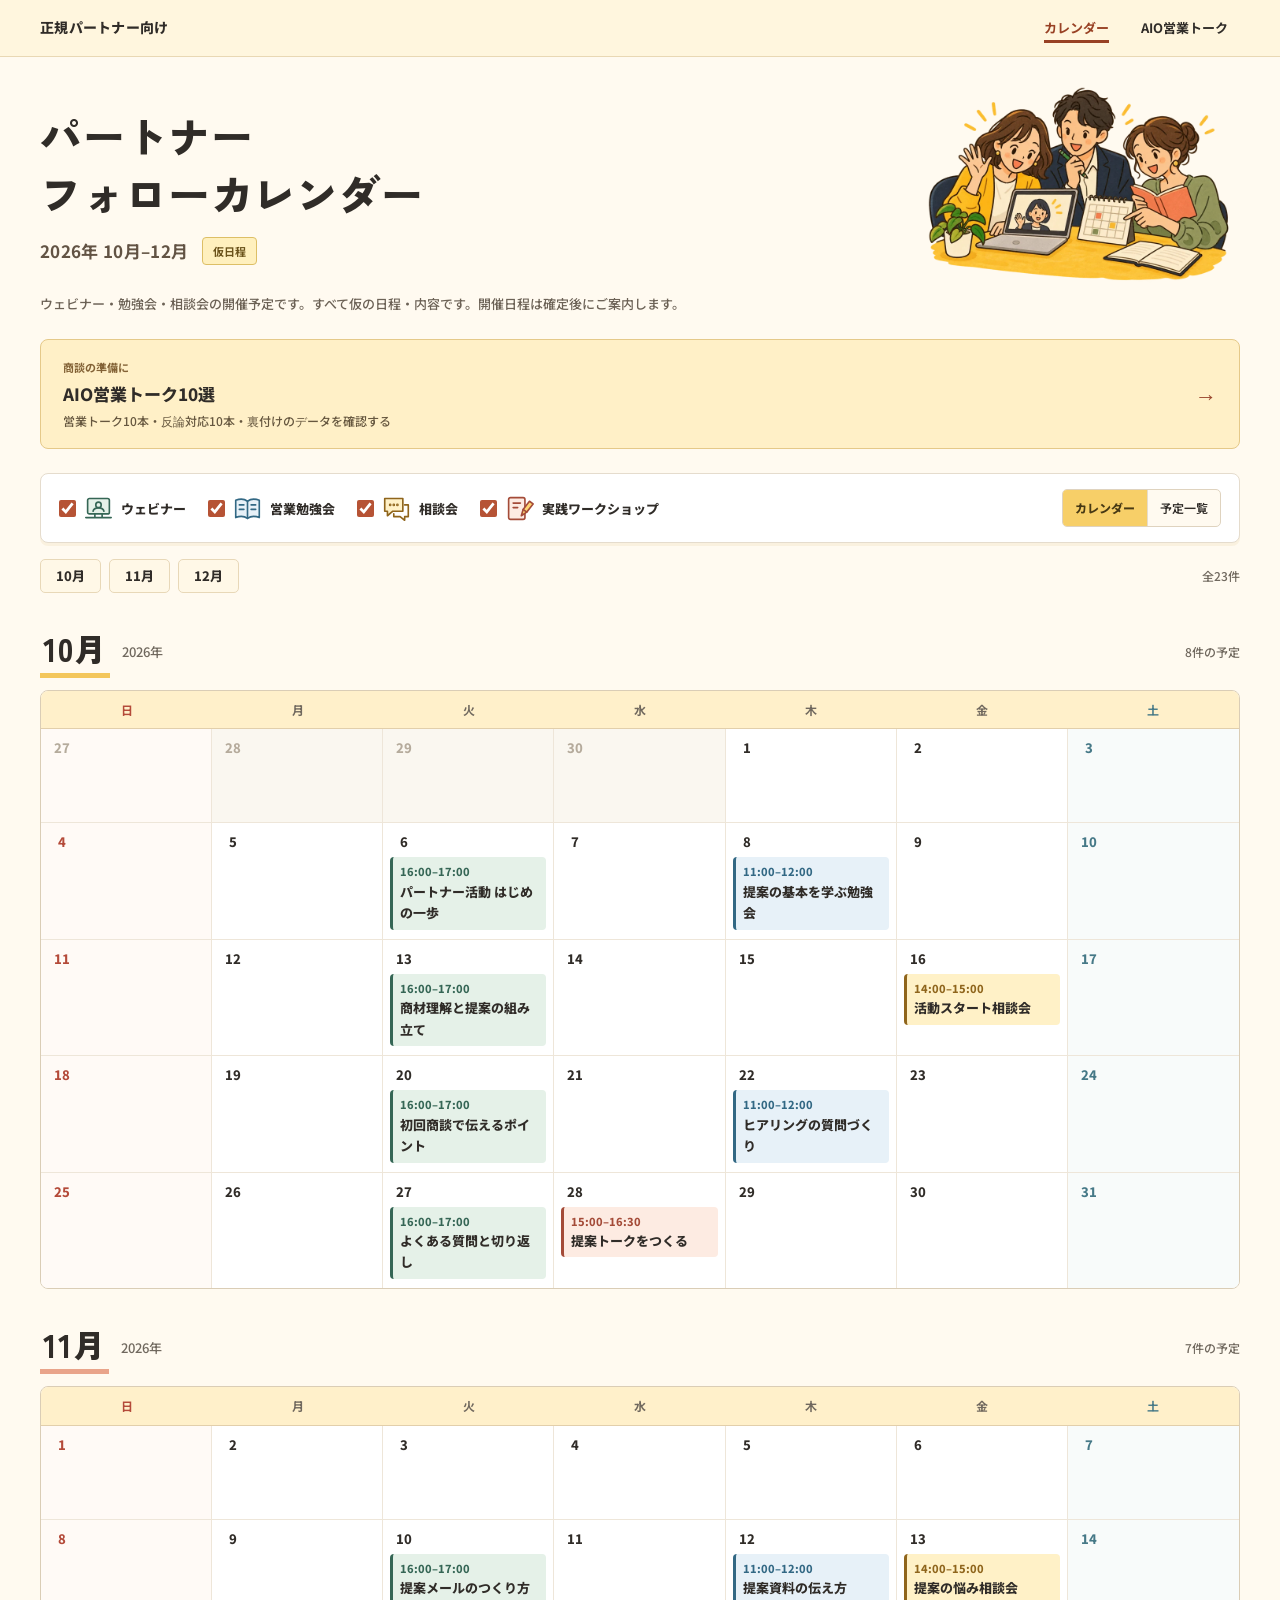
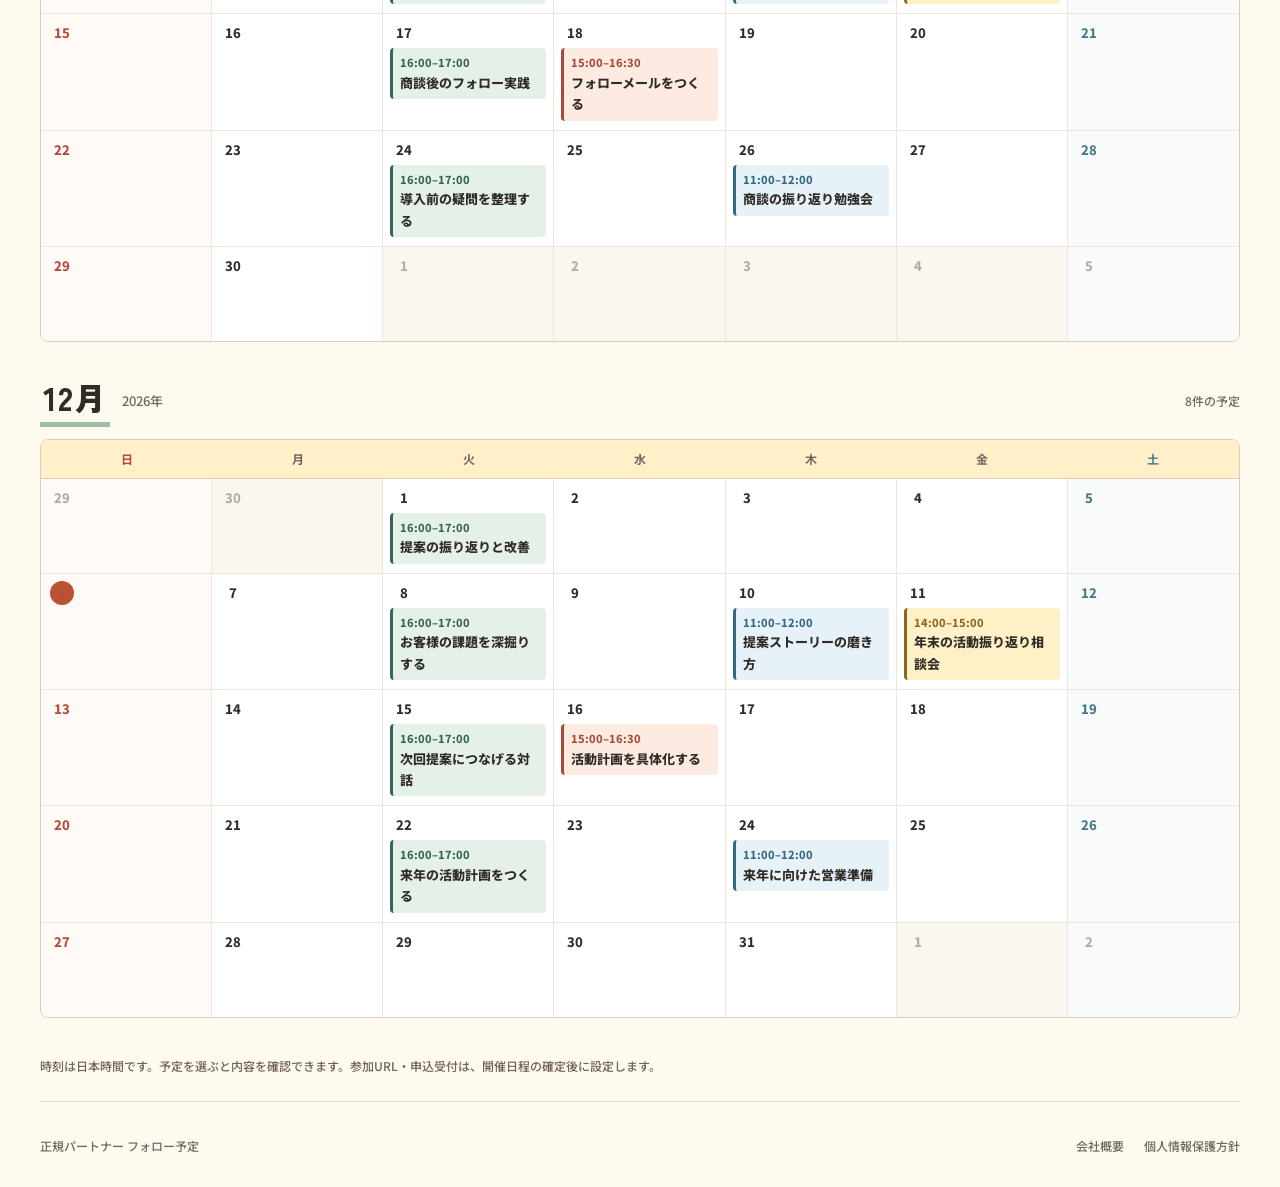
==== commit 8a3e5f04: "Add ten AIO objection responses with practical next steps" ====
--- a/aio/index.html
+++ b/aio/index.html
@@ -82,7 +82,7 @@
 <main class="inner">
 <div class="page-heading"><div class="heading-copy"><h1>パートナー<br>フォローカレンダー</h1><div class="heading-meta"><p class="date-range">2026年 10月–12月</p><span class="draft">仮日程</span></div></div><img class="heading-art" src="images/partner-learning.webp" width="325" height="205" alt="仲間とオンラインで学び、予定を相談するイラスト" fetchpriority="high"></div>
 <p class="note">ウェビナー・勉強会・相談会の開催予定です。すべて仮の日程・内容です。開催日程は確定後にご案内します。</p>
-<a class="portal-link" href="talk/"><div><small>商談の準備に</small><strong>AIO営業トーク10選</strong><p>最初のひと言・裏付けのデータ・次の提案を確認する</p></div><span class="arrow" aria-hidden="true">→</span></a>
+<a class="portal-link" href="talk/"><div><small>商談の準備に</small><strong>AIO営業トーク10選</strong><p>営業トーク10本・反論対応10本・裏付けのデータを確認する</p></div><span class="arrow" aria-hidden="true">→</span></a>
 <div class="controls">
 <fieldset class="filters"><legend>予定の種類で絞り込む</legend>
 <label class="filter-label" style="--event-color:#356655"><input type="checkbox" value="webinar" checked><svg class="type-icon" viewBox="0 0 32 32" fill="none" stroke="currentColor" stroke-width="1.8" stroke-linecap="round" stroke-linejoin="round" aria-hidden="true"><rect x="4" y="5" width="24" height="17" rx="2" fill="#e5f1e8"/><path d="M2 26h28M12 22v4m8-4v4"/><circle cx="16" cy="12" r="3"/><path d="M10 19c1-5 11-5 12 0"/></svg>ウェビナー</label>
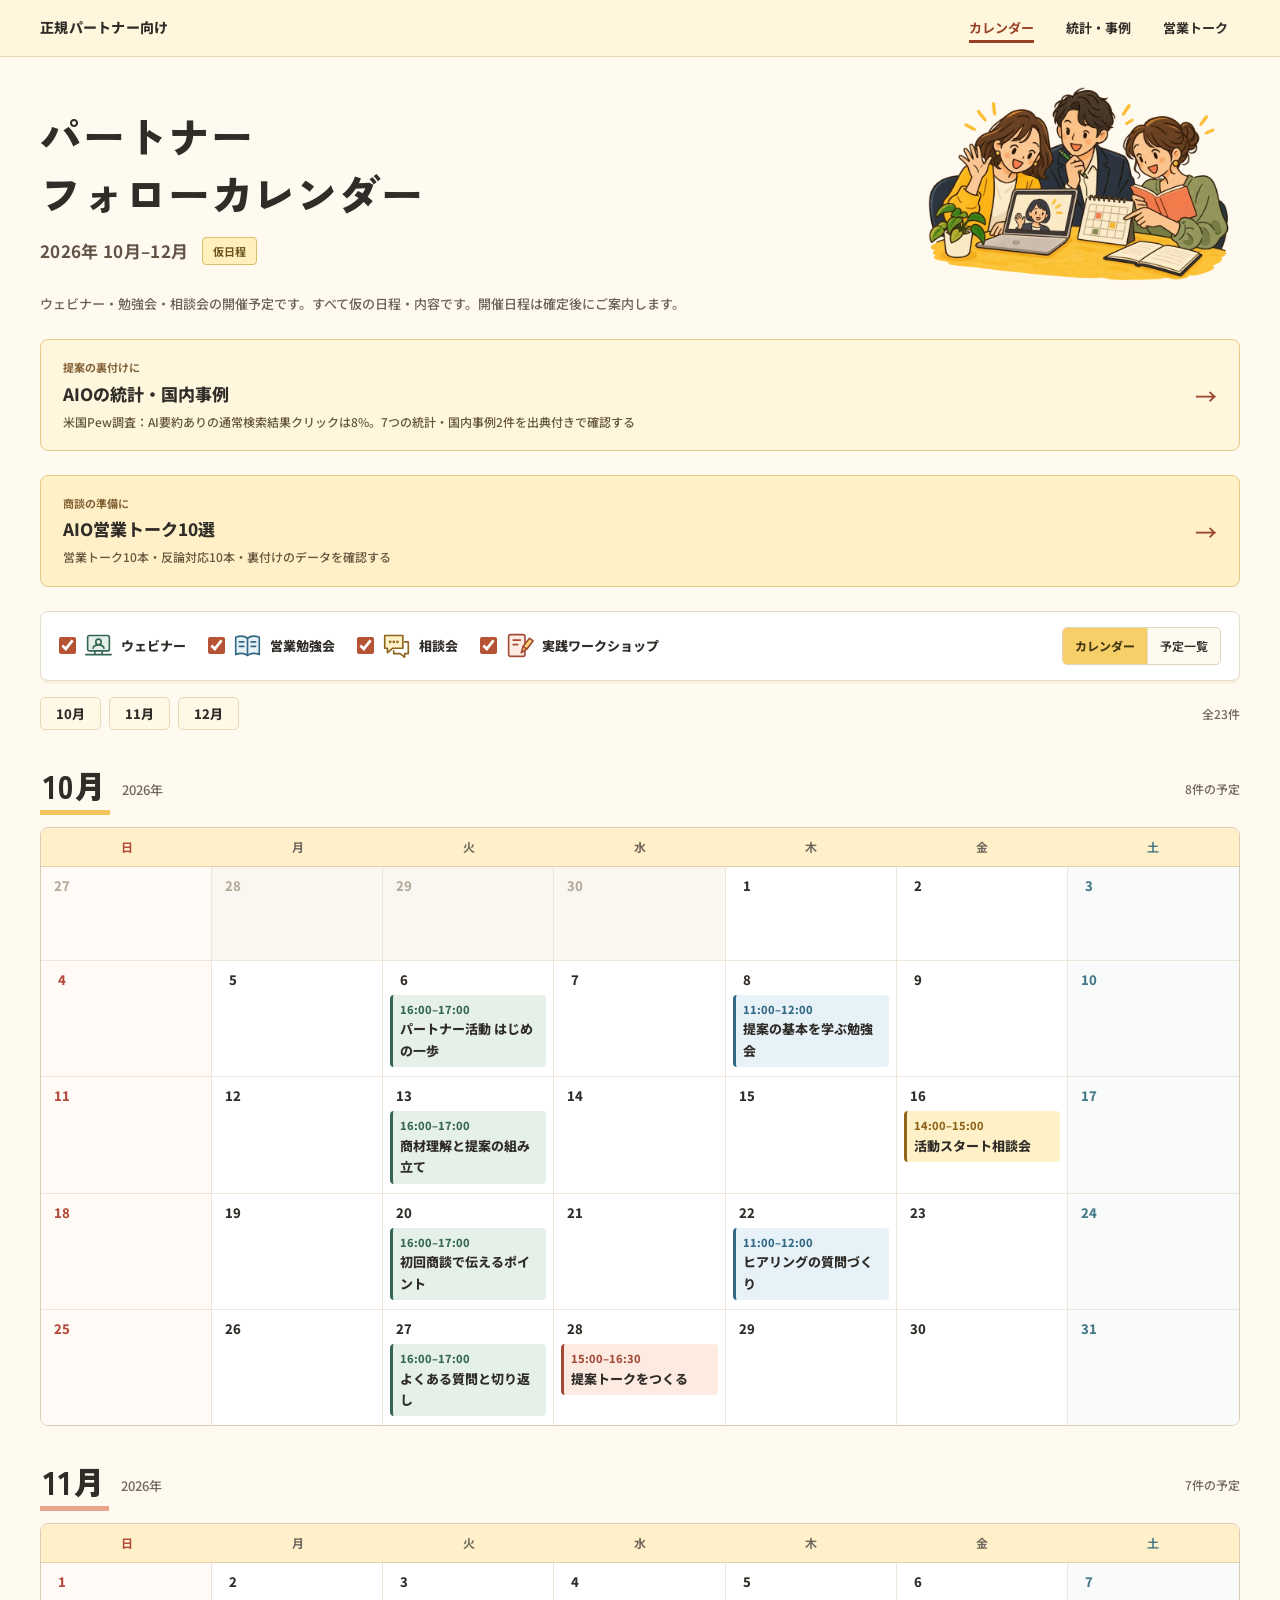
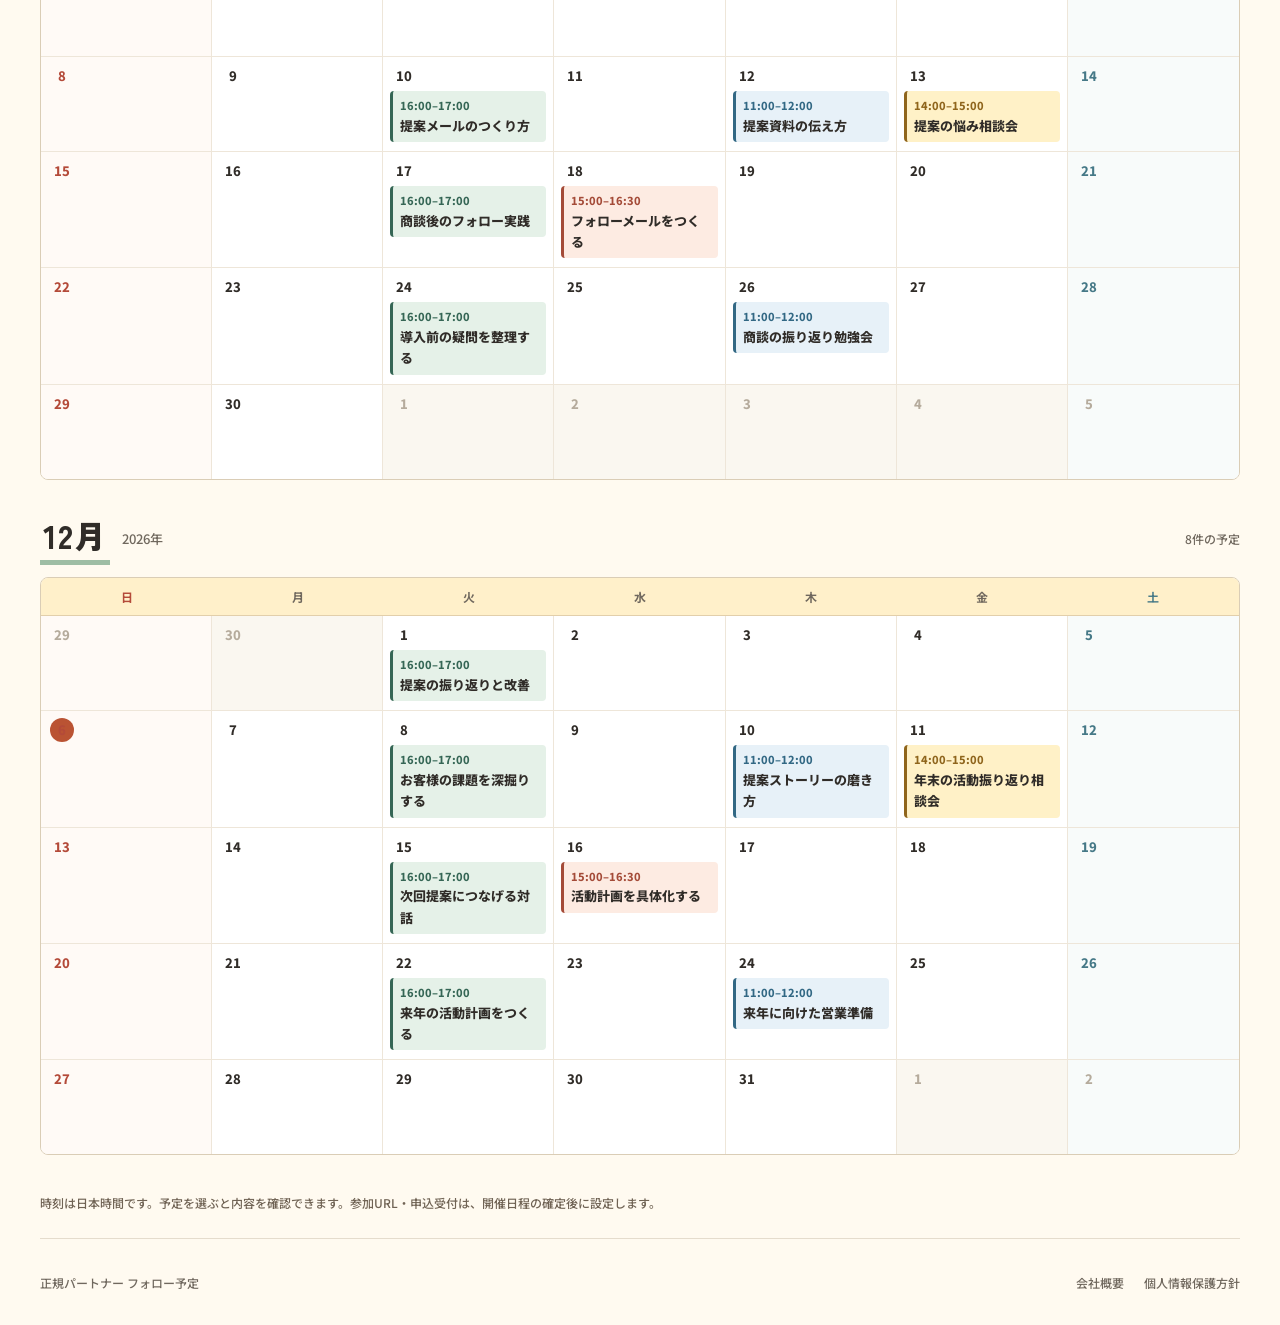
==== commit e3aac587: "Add sourced AIO statistics and domestic cases page" ====
--- a/aio/index.html
+++ b/aio/index.html
@@ -7,7 +7,7 @@
 <meta name="color-scheme" content="light">
 <link rel="canonical" href="https://writeup-inc.github.io/partner/aio/">
 <meta name="description" content="契約済みの正規パートナー企業向け。2026年10月・11月・12月のフォロー予定と、根拠付きのAIO営業トーク10選。開催予定はすべて仮日程です。">
-<title>正規パートナーポータル｜フォローカレンダー・AIO営業トーク</title>
+<title>正規パートナーポータル｜フォローカレンダー・統計・営業トーク</title>
 <link rel="preload" href="fonts/noto-sans-jp.woff2" as="font" type="font/woff2" crossorigin>
 <link rel="preload" href="fonts/zen-kaku-black.woff2" as="font" type="font/woff2" crossorigin>
 <style>
@@ -75,13 +75,15 @@
 .masthead .inner{min-height:56px;padding-block:0}.portal-nav{display:flex;gap:8px}.portal-nav a{display:flex;align-items:center;min-height:44px;padding:0 12px;font-size:13px;font-weight:700;text-decoration:none}.portal-nav a[aria-current]{color:#984124;text-decoration:underline;text-decoration-thickness:3px;text-underline-offset:7px}.portal-link{display:flex;align-items:center;justify-content:space-between;gap:20px;padding:18px 22px;margin:0 0 24px;background:#fff0c7;border:1px solid #e5c989;border-radius:8px;text-decoration:none}.portal-link:hover{background:#ffe9ad;color:var(--ink)}.portal-link small{display:block;font-size:11px;color:#836236;font-weight:700;margin-bottom:3px}.portal-link strong{font-size:17px;font-weight:800;display:block}.portal-link p{font-size:12px;margin:3px 0 0;color:#66573f}.portal-link .arrow{font-size:22px;color:#9b482f}
 @media(max-width:600px){.company{font-size:12px}.portal-nav{gap:0}.portal-nav a{padding:0 8px;font-size:11px}.portal-link{padding:15px 16px;gap:12px;margin-bottom:18px}.portal-link strong{font-size:15px}.portal-link p{font-size:11px}}
 
+.portal-nav{flex-wrap:wrap}.portal-nav a{white-space:nowrap}.masthead .inner{padding-block:5px}.data-entry{background:#fff6de}.portal-link p{line-height:1.8}@media(max-width:600px){.masthead .inner{flex-wrap:wrap;gap:0;padding-block:6px}.company{min-height:28px;align-content:center}.portal-nav a{font-size:11px;padding:0 8px}}
 </style>
 </head>
 <body>
-<header class="masthead"><div class="inner"><span class="company">正規パートナー向け</span><nav class="portal-nav" aria-label="パートナーポータル"><a href="./" aria-current="page">カレンダー</a><a href="talk/">AIO営業トーク</a></nav></div></header>
+<header class="masthead"><div class="inner"><span class="company">正規パートナー向け</span><nav class="portal-nav" aria-label="パートナーポータル"><a href="./" aria-current="page">カレンダー</a><a href="data/">統計・事例</a><a href="talk/">営業トーク</a></nav></div></header>
 <main class="inner">
 <div class="page-heading"><div class="heading-copy"><h1>パートナー<br>フォローカレンダー</h1><div class="heading-meta"><p class="date-range">2026年 10月–12月</p><span class="draft">仮日程</span></div></div><img class="heading-art" src="images/partner-learning.webp" width="325" height="205" alt="仲間とオンラインで学び、予定を相談するイラスト" fetchpriority="high"></div>
 <p class="note">ウェビナー・勉強会・相談会の開催予定です。すべて仮の日程・内容です。開催日程は確定後にご案内します。</p>
+<a class="portal-link data-entry" href="data/"><div><small>提案の裏付けに</small><strong>AIOの統計・国内事例</strong><p>米国Pew調査：AI要約ありの通常検索結果クリックは8%。7つの統計・国内事例2件を出典付きで確認する</p></div><span class="arrow" aria-hidden="true">→</span></a>
 <a class="portal-link" href="talk/"><div><small>商談の準備に</small><strong>AIO営業トーク10選</strong><p>営業トーク10本・反論対応10本・裏付けのデータを確認する</p></div><span class="arrow" aria-hidden="true">→</span></a>
 <div class="controls">
 <fieldset class="filters"><legend>予定の種類で絞り込む</legend>
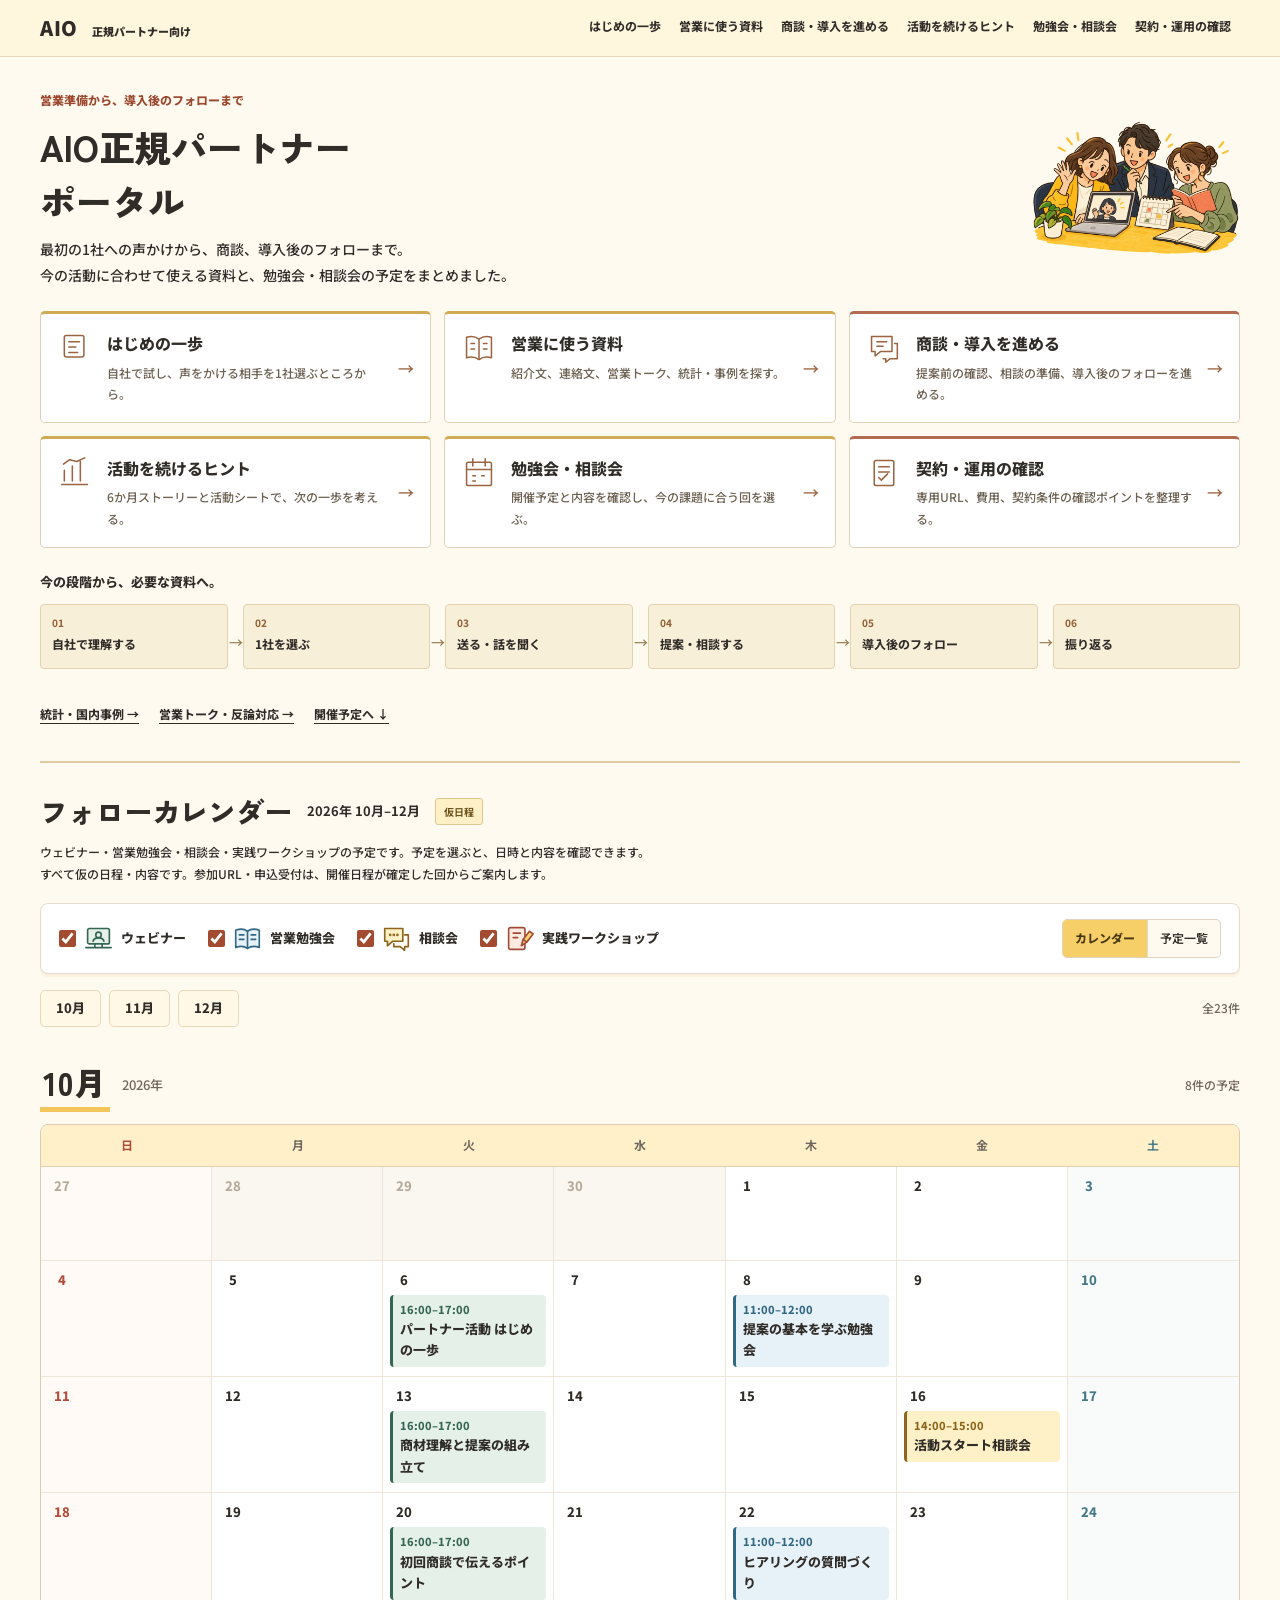
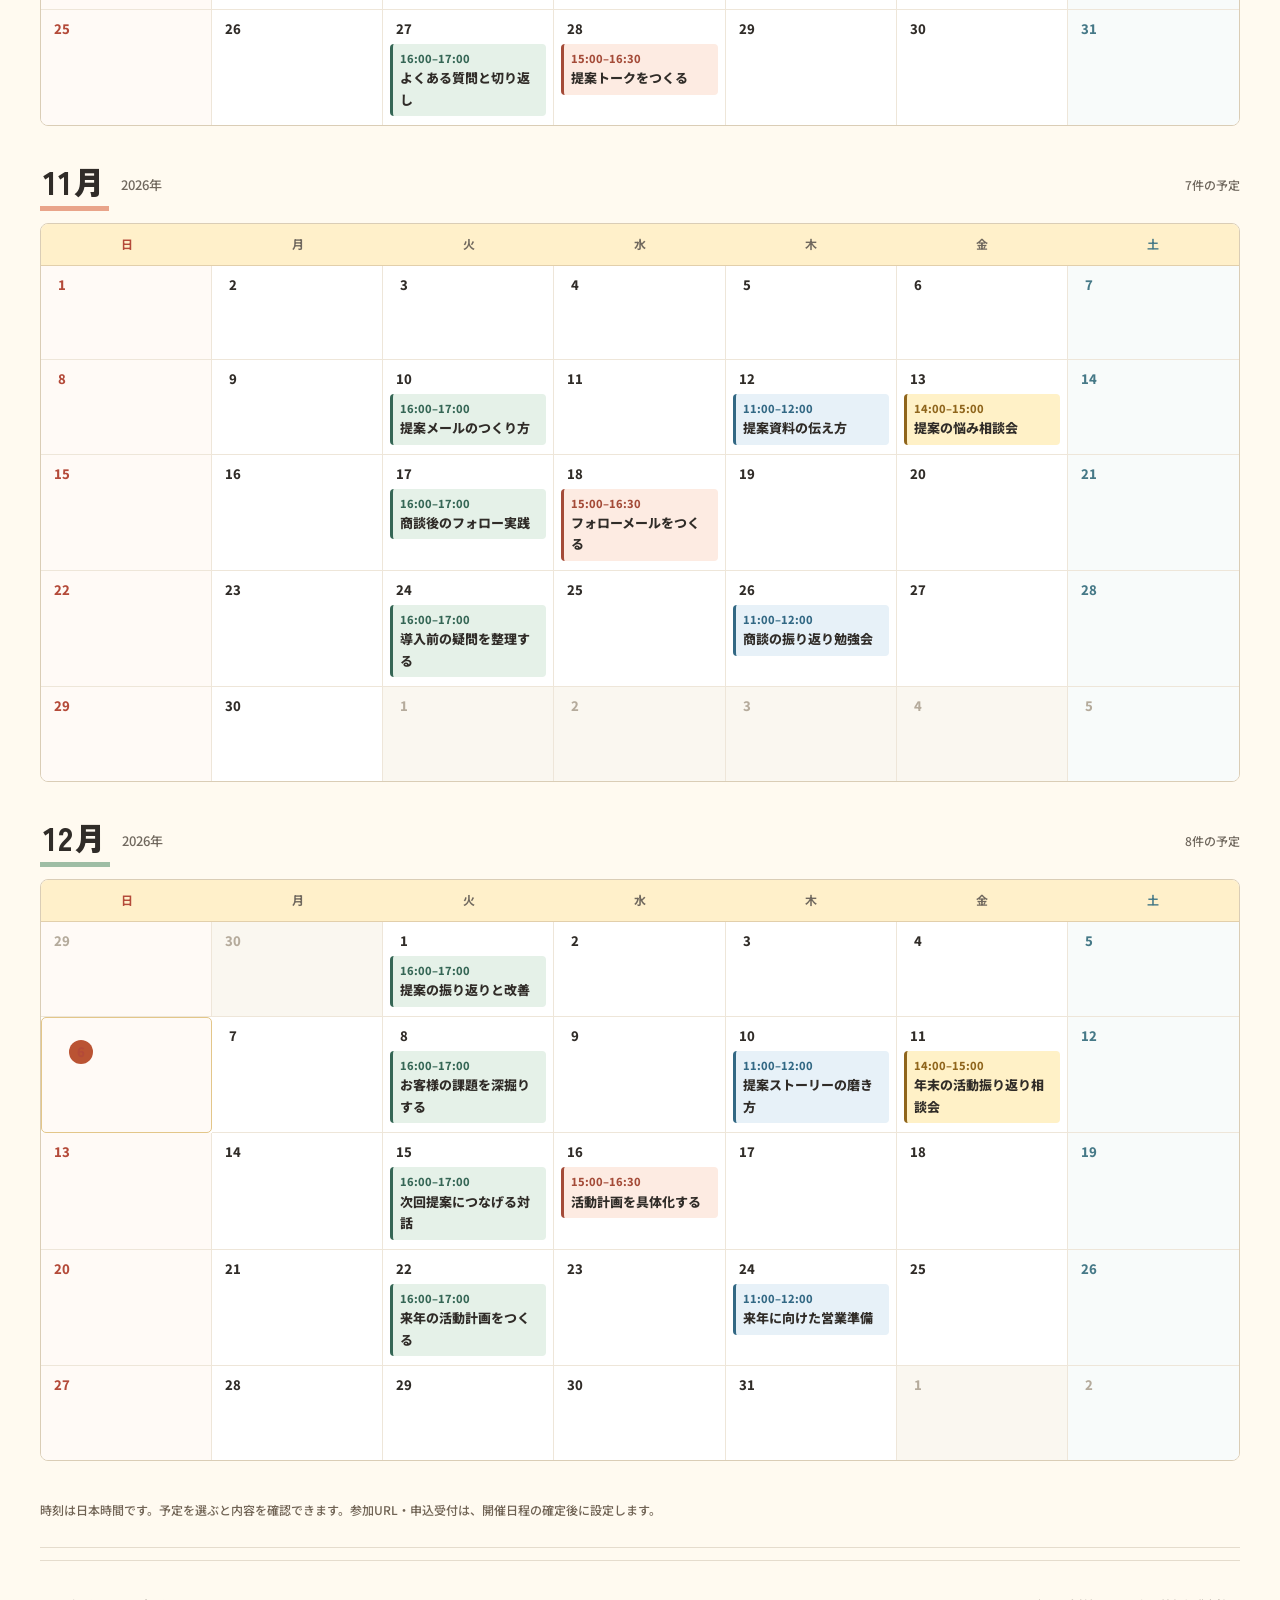
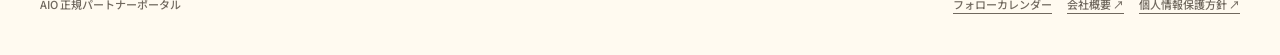
==== commit cda047a6: "Build six-section AIO partner portal with sales guides and worksheets" ====
--- a/aio/index.html
+++ b/aio/index.html
@@ -6,8 +6,8 @@
 <meta name="robots" content="noindex,nofollow">
 <meta name="color-scheme" content="light">
 <link rel="canonical" href="https://writeup-inc.github.io/partner/aio/">
-<meta name="description" content="契約済みの正規パートナー企業向け。2026年10月・11月・12月のフォロー予定と、根拠付きのAIO営業トーク10選。開催予定はすべて仮日程です。">
-<title>正規パートナーポータル｜フォローカレンダー・統計・営業トーク</title>
+<meta name="description" content="契約済みの正規パートナー向け。最初の1社への営業準備から商談・導入後のフォローまで、6つのメニューと10月〜12月のフォローカレンダー。開催予定はすべて仮日程です。">
+<title>AIO正規パートナーポータル｜営業資料・フォローカレンダー</title>
 <link rel="preload" href="fonts/noto-sans-jp.woff2" as="font" type="font/woff2" crossorigin>
 <link rel="preload" href="fonts/zen-kaku-black.woff2" as="font" type="font/woff2" crossorigin>
 <style>
@@ -77,14 +77,10 @@
 
 .portal-nav{flex-wrap:wrap}.portal-nav a{white-space:nowrap}.masthead .inner{padding-block:5px}.data-entry{background:#fff6de}.portal-link p{line-height:1.8}@media(max-width:600px){.masthead .inner{flex-wrap:wrap;gap:0;padding-block:6px}.company{min-height:28px;align-content:center}.portal-nav a{font-size:11px;padding:0 8px}}
 </style>
-</head>
+<link rel="stylesheet" href="portal.css"><script src="portal.js" defer></script></head>
 <body>
-<header class="masthead"><div class="inner"><span class="company">正規パートナー向け</span><nav class="portal-nav" aria-label="パートナーポータル"><a href="./" aria-current="page">カレンダー</a><a href="data/">統計・事例</a><a href="talk/">営業トーク</a></nav></div></header>
-<main class="inner">
-<div class="page-heading"><div class="heading-copy"><h1>パートナー<br>フォローカレンダー</h1><div class="heading-meta"><p class="date-range">2026年 10月–12月</p><span class="draft">仮日程</span></div></div><img class="heading-art" src="images/partner-learning.webp" width="325" height="205" alt="仲間とオンラインで学び、予定を相談するイラスト" fetchpriority="high"></div>
-<p class="note">ウェビナー・勉強会・相談会の開催予定です。すべて仮の日程・内容です。開催日程は確定後にご案内します。</p>
-<a class="portal-link data-entry" href="data/"><div><small>提案の裏付けに</small><strong>AIOの統計・国内事例</strong><p>米国Pew調査：AI要約ありの通常検索結果クリックは8%。7つの統計・国内事例2件を出典付きで確認する</p></div><span class="arrow" aria-hidden="true">→</span></a>
-<a class="portal-link" href="talk/"><div><small>商談の準備に</small><strong>AIO営業トーク10選</strong><p>営業トーク10本・反論対応10本・裏付けのデータを確認する</p></div><span class="arrow" aria-hidden="true">→</span></a>
+<a class="skip-link" href="#main">本文へ移動</a><header class="site-header"><div class="site-inner"><a class="site-brand" href="./">AIO <span>正規パートナー向け</span></a><button class="menu-toggle" type="button" aria-expanded="false" aria-controls="portal-menu">メニュー <span aria-hidden="true">＋</span></button><nav class="site-nav" id="portal-menu" aria-label="パートナーポータル"><a href="./start/">はじめの一歩</a><a href="./materials/">営業に使う資料</a><a href="./support/">商談・導入を進める</a><a href="./practice/">活動を続けるヒント</a><a href="./events/">勉強会・相談会</a><a href="./guide/">契約・運用の確認</a></nav></div></header>
+<main class="inner" id="main"><section class="portal-intro" aria-labelledby="portal-title"><div class="intro-copy"><p class="kicker">営業準備から、導入後のフォローまで</p><h1 id="portal-title">AIO正規パートナー<br>ポータル</h1><p>最初の1社への声かけから、商談、導入後のフォローまで。<br>今の活動に合わせて使える資料と、勉強会・相談会の予定をまとめました。</p></div><img src="images/partner-learning.webp" width="325" height="205" alt="仲間とオンラインで学び、予定を相談するイラスト" fetchpriority="high"></section><nav class="menu-grid" aria-label="6つのメニュー"><a class="menu-card" href="start/"><svg viewBox="0 0 36 38" fill="none" stroke="currentColor" stroke-width="1.7" stroke-linecap="round" stroke-linejoin="round" aria-hidden="true"><rect x="6" y="5" width="22" height="24" rx="2"/><path d="M11 12h12M11 18h8M11 24h10"/></svg><div><strong>はじめの一歩</strong><p>自社で試し、声をかける相手を1社選ぶところから。</p></div><span class="arrow" aria-hidden="true">→</span></a><a class="menu-card" href="materials/"><svg viewBox="0 0 36 38" fill="none" stroke="currentColor" stroke-width="1.7" stroke-linecap="round" stroke-linejoin="round" aria-hidden="true"><path d="M4 7c6-2 10-1 14 2 4-3 8-4 14-2v23c-6-2-10-1-14 2-4-3-8-4-14-2zM18 9v23M9 14h4M23 14h4M9 20h4M23 20h4"/></svg><div><strong>営業に使う資料</strong><p>紹介文、連絡文、営業トーク、統計・事例を探す。</p></div><span class="arrow" aria-hidden="true">→</span></a><a class="menu-card" href="support/"><svg viewBox="0 0 36 38" fill="none" stroke="currentColor" stroke-width="1.7" stroke-linecap="round" stroke-linejoin="round" aria-hidden="true"><path d="M4 6h23v17H14l-6 5v-5H4zM30 14h3v17h-8l-5 4v-4h-3"/><path d="M10 12h11M10 17h7"/></svg><div><strong>商談・導入を進める</strong><p>提案前の確認、相談の準備、導入後のフォローを進める。</p></div><span class="arrow" aria-hidden="true">→</span></a><a class="menu-card" href="practice/"><svg viewBox="0 0 36 38" fill="none" stroke="currentColor" stroke-width="1.7" stroke-linecap="round" stroke-linejoin="round" aria-hidden="true"><path d="M6 28V16M15 28V11M24 28V6M3 32h29M5 9l7-5 8 2 9-4"/></svg><div><strong>活動を続けるヒント</strong><p>6か月ストーリーと活動シートで、次の一歩を考える。</p></div><span class="arrow" aria-hidden="true">→</span></a><a class="menu-card" href="events/"><svg viewBox="0 0 36 38" fill="none" stroke="currentColor" stroke-width="1.7" stroke-linecap="round" stroke-linejoin="round" aria-hidden="true"><rect x="4" y="7" width="28" height="26" rx="2"/><path d="M4 15h28M11 3v8M25 3v8M11 22h3M21 22h3M11 28h3"/></svg><div><strong>勉強会・相談会</strong><p>開催予定と内容を確認し、今の課題に合う回を選ぶ。</p></div><span class="arrow" aria-hidden="true">→</span></a><a class="menu-card" href="guide/"><svg viewBox="0 0 36 38" fill="none" stroke="currentColor" stroke-width="1.7" stroke-linecap="round" stroke-linejoin="round" aria-hidden="true"><rect x="7" y="5" width="22" height="28" rx="2"/><path d="M12 12h12M12 18h12M12 24l3 3 7-7"/></svg><div><strong>契約・運用の確認</strong><p>専用URL、費用、契約条件の確認ポイントを整理する。</p></div><span class="arrow" aria-hidden="true">→</span></a></nav><div><h2 class="flow-heading">今の段階から、必要な資料へ。</h2><ol class="step-flow" aria-label="パートナー活動の流れ"><li><a href="start/"><span>01</span>自社で理解する</a></li><li><a href="start/#s2"><span>02</span>1社を選ぶ</a></li><li><a href="materials/"><span>03</span>送る・話を聞く</a></li><li><a href="support/"><span>04</span>提案・相談する</a></li><li><a href="support/#s4"><span>05</span>導入後のフォロー</a></li><li><a href="practice/"><span>06</span>振り返る</a></li></ol></div><div class="quick-links"><a href="data/">統計・国内事例 →</a><a href="talk/">営業トーク・反論対応 →</a><a href="#calendar">開催予定へ ↓</a></div><section class="calendar-heading" id="calendar" aria-labelledby="calendar-title"><div class="calendar-title"><h2 id="calendar-title">フォローカレンダー</h2><span class="calendar-date">2026年 10月–12月</span><span class="draft">仮日程</span></div><p>ウェビナー・営業勉強会・相談会・実践ワークショップの予定です。予定を選ぶと、日時と内容を確認できます。<br>すべて仮の日程・内容です。参加URL・申込受付は、開催日程が確定した回からご案内します。</p></section>
 <div class="controls">
 <fieldset class="filters"><legend>予定の種類で絞り込む</legend>
 <label class="filter-label" style="--event-color:#356655"><input type="checkbox" value="webinar" checked><svg class="type-icon" viewBox="0 0 32 32" fill="none" stroke="currentColor" stroke-width="1.8" stroke-linecap="round" stroke-linejoin="round" aria-hidden="true"><rect x="4" y="5" width="24" height="17" rx="2" fill="#e5f1e8"/><path d="M2 26h28M12 22v4m8-4v4"/><circle cx="16" cy="12" r="3"/><path d="M10 19c1-5 11-5 12 0"/></svg>ウェビナー</label>
@@ -98,7 +94,7 @@
 <div id="months"></div>
 <p class="page-end">時刻は日本時間です。予定を選ぶと内容を確認できます。参加URL・申込受付は、開催日程の確定後に設定します。</p>
 </main>
-<footer class="inner footer"><span>正規パートナー フォロー予定</span><div class="footer-links"><a href="https://www.writeup.co.jp/company/" target="_blank" rel="noopener">会社概要</a><a href="https://www.writeup.co.jp/privacy/" target="_blank" rel="noopener">個人情報保護方針</a></div></footer>
+<footer class="site-footer inner"><span>AIO 正規パートナーポータル</span><div><a href="./#calendar">フォローカレンダー</a><a href="https://www.writeup.co.jp/company/" target="_blank" rel="noopener noreferrer">会社概要 ↗</a><a href="https://www.writeup.co.jp/privacy/" target="_blank" rel="noopener noreferrer">個人情報保護方針 ↗</a></div></footer>
 <dialog id="eventDialog" aria-labelledby="dialogTitle"><div class="dialog-top"><span class="dialog-tag" id="dialogTag"></span><button type="button" class="close" id="closeDialog" aria-label="詳細を閉じる">×</button></div><div class="dialog-content" id="dialogContent"></div></dialog>
 <noscript><p class="inner">予定の表示にはJavaScriptを有効にしてください。すべて仮の開催日程です。</p></noscript>
 <script>
--- a/aio/portal.css
+++ b/aio/portal.css
@@ -0,0 +1,15 @@
+
+@font-face{font-family:"Partner Sans";src:url(fonts/noto-sans-jp.woff2) format("woff2");font-weight:100 900;font-display:swap}
+@font-face{font-family:"Partner Heading";src:url(fonts/zen-kaku-black.woff2) format("woff2");font-weight:900;font-display:swap}
+:root{--ink:#302c28;--muted:#70685e;--line:#e5dccd;--accent:#a34b30;--paper:#fffaf0}
+*{box-sizing:border-box}html{scroll-behavior:smooth}body{margin:0;color:var(--ink);background:var(--paper);font:500 16px/1.9 "Partner Sans",sans-serif}a{color:inherit;text-underline-offset:4px}a:hover{color:var(--accent)}button{font:inherit}a:focus-visible,button:focus-visible,summary:focus-visible{outline:3px solid #a34b30;outline-offset:4px}.inner,.site-inner{width:calc(100% - 64px);max-width:1200px;margin-inline:auto}.skip-link{position:absolute;top:0;left:16px;z-index:20;padding:10px;background:white;transform:translateY(-130%)}.skip-link:focus{transform:translateY(0)}
+.site-header{position:relative;background:#fff6de;border-bottom:1px solid #e9d8b4}.site-inner{min-height:56px;display:flex;align-items:center;justify-content:space-between;gap:16px}.site-brand{text-decoration:none;font-size:20px;font-weight:900;white-space:nowrap;letter-spacing:.025em}.site-brand span{display:inline-block;font-size:11px;letter-spacing:0;margin-left:9px}.site-nav{display:flex;align-items:center;gap:0}.site-nav a{min-height:44px;padding:9px 9px;font-size:12px;font-weight:750;white-space:nowrap;text-decoration:none}.site-nav a[aria-current]{color:#984124;text-decoration:underline;text-decoration-thickness:3px;text-underline-offset:7px}.menu-toggle{display:none;background:transparent;border:1px solid #d3bb8d;border-radius:4px;min-height:44px;padding:7px 12px;font-size:12px;font-weight:800}.menu-toggle span{margin-left:8px}
+.portal-intro{display:grid;grid-template-columns:1fr 210px;align-items:center;gap:32px;padding:32px 0 22px}.portal-intro .kicker{font-size:12px;font-weight:800;color:#9b482f;margin:0 0 7px}.portal-intro h1{font-family:"Partner Heading","Partner Sans",sans-serif;font-weight:900;font-size:36px;line-height:1.5;margin:0 0 9px;max-width:none;letter-spacing:0}.portal-intro p{margin:0;font-size:14px;max-width:800px}.portal-intro img{width:100%;height:auto}.menu-grid{display:grid;grid-template-columns:repeat(3,minmax(0,1fr));gap:13px;margin:0 0 22px}.menu-card{display:grid;grid-template-columns:35px minmax(0,1fr) 14px;gap:13px;align-items:start;background:#fff;border:1px solid #dfd1b8;border-top:3px solid #d1aa55;border-radius:5px;padding:17px 18px;text-decoration:none;color:var(--ink)}.menu-card:hover{background:#fff4d9;border-color:#c2a064;color:var(--ink)}.menu-card:nth-child(3),.menu-card:nth-child(6){border-top-color:#b36c52}.menu-card svg{width:32px;height:34px;color:#9b6340}.menu-card strong{font-size:16px;line-height:1.6;display:block;font-weight:800}.menu-card p{font-size:12px;line-height:1.8;color:#6c6152;margin:5px 0 0}.menu-card .arrow{align-self:center;color:#9b6340}.flow-heading{font-size:13px;font-weight:800;margin:0 0 10px}.step-flow,.role-flow{display:grid;grid-template-columns:repeat(6,minmax(0,1fr));gap:15px;margin:0 0 23px;padding:0;list-style:none}.step-flow li,.role-flow li{position:relative;min-width:0}.step-flow li+li:before,.role-flow li+li:before{content:"→";position:absolute;left:-14px;top:25px;font-size:14px;color:#967c50}.step-flow a,.role-flow li{background:#f8efd9;border:1px solid #e3d2ae;border-radius:4px;padding:10px 11px;display:block;font-size:12px;font-weight:750;line-height:1.6;text-decoration:none;min-height:65px}.step-flow span,.role-flow span{display:block;font-size:10px;color:#946238;margin-bottom:3px}.role-flow{grid-template-columns:repeat(5,minmax(0,1fr));margin-top:22px}.role-flow li+li:before{left:-15px}.quick-links{display:flex;flex-wrap:wrap;gap:10px 20px;margin:5px 0 25px;font-size:12px;font-weight:750}.quick-links a{min-height:44px;display:inline-flex;align-items:center}
+.calendar-heading{padding:27px 0 19px;border-top:2px solid #decba4;scroll-margin-top:20px}.calendar-heading .calendar-title{display:flex;flex-wrap:wrap;gap:15px;align-items:center;margin-bottom:9px}.calendar-heading h2{font-family:"Partner Heading","Partner Sans",sans-serif;font-size:28px;line-height:1.5;margin:0;font-weight:900}.calendar-heading .calendar-date{font-size:13px;font-weight:700}.calendar-heading p{font-size:12px;line-height:1.8;margin:0}.calendar-heading .draft{font-size:10px;padding:3px 8px;display:inline-block;background:#fff0c7;border:1px solid #ddc98e;border-radius:3px}
+.content-page .breadcrumb{font-size:12px;color:var(--muted);margin:24px 0 19px}.content-intro{padding:0 0 28px;border-bottom:1px solid var(--line)}.content-intro .kicker{color:#9b482f;font-size:12px;font-weight:800;margin:0 0 9px}.content-intro h1{font-family:"Partner Heading","Partner Sans",sans-serif;font-weight:900;font-size:38px;line-height:1.5;margin:0 0 15px;max-width:970px}.content-intro .lead{font-size:16px;max-width:860px;margin:0}.page-layout{display:grid;grid-template-columns:205px minmax(0,1fr);gap:42px;align-items:start;margin:32px 0 45px}.page-toc{position:sticky;top:22px}.page-toc h2{font-size:12px;font-weight:800;margin:0 0 10px}.page-toc ol{list-style:none;padding:0;margin:0}.page-toc a{display:block;font-size:12px;font-weight:650;min-height:44px;border-bottom:1px solid var(--line);padding:9px 0;text-decoration:none;line-height:1.8}.content-section{scroll-margin-top:24px;padding:0 0 28px;margin:0 0 26px;border-bottom:1px solid var(--line)}.content-section:last-child{border-bottom:0;margin-bottom:0}.content-section h2{font-size:24px;line-height:1.65;margin:0 0 17px;font-weight:850}.content-section h3{font-size:18px;line-height:1.7;margin:23px 0 10px;font-weight:800}.content-section p{font-size:14px;margin:0 0 15px;line-height:1.95}.content-section ul,.content-section ol:not(.role-flow){font-size:14px;padding-left:23px;margin:15px 0 20px}.content-section li{margin-bottom:7px}.table-wrap{margin:19px 0 16px;max-width:100%;overflow-wrap:anywhere}.table-wrap table{border-collapse:collapse;width:100%;table-layout:fixed;font-size:13px;background:#fff}.table-wrap th,.table-wrap td{padding:12px 15px;border:1px solid #e2d8c5;text-align:left;font-weight:500;vertical-align:top}.table-wrap thead th{background:#f7eedb;font-weight:800}.table-wrap th:first-child{width:36%;font-weight:750}.table-wrap td{color:#655d52}.copy-card{margin:18px 0 22px;background:#fff;border:1px solid #e0d4bc;border-left:4px solid #cfaa65;border-radius:4px;padding:20px 23px}.copy-card blockquote{margin:0}.copy-card blockquote p{font-size:14px}.copy-card blockquote p:last-child{margin-bottom:15px}.copy-button{min-height:44px;border:1px solid #c9aa73;background:#fff6de;border-radius:4px;padding:7px 15px;font-size:12px;font-weight:800;color:#60432b;cursor:pointer}.copy-status{font-size:11px;color:#65523b;margin-left:10px}.action-link{display:inline-flex;align-items:center;gap:12px;min-height:44px;background:#fff0c7;border:1px solid #d5b67f;border-radius:4px;padding:9px 17px;text-decoration:none;font-size:13px;font-weight:800;margin:0 0 12px}.action-link:hover{background:#ffe6a8}.sheet-link span{font-size:10px;font-weight:600}.sheet-link{background:#fff}.branch-flow{background:#fff7e5;padding:23px;border:1px solid #e3d0a9;border-radius:5px;margin:20px 0}.branch-flow .branch-question{text-align:center;font-size:16px;font-weight:800;margin-bottom:16px}.branch-options{display:grid;grid-template-columns:1fr 1fr;gap:16px}.branch-options>div{background:white;border:1px solid #ddcaa4;border-radius:4px;padding:17px}.branch-options strong{font-size:13px;color:#9b482f}.branch-options p{font-size:13px;margin:7px 0 0}.branch-flow .branch-join{text-align:center;font-weight:750;font-size:13px;margin:15px 0 10px}.branch-flow .branch-end{text-align:center;background:#ead7ad;border-radius:4px;padding:10px;font-size:14px;font-weight:800;margin:0}.story{margin:14px 0;border:1px solid #e0d4bc;border-radius:5px;background:white}.story summary{cursor:pointer;display:list-item;margin-left:21px;padding:17px 19px 17px 1px;font-weight:800;font-size:16px;line-height:1.7;min-height:60px}.story-body{padding:0 24px 16px}.story .story-action{font-size:12px;margin:9px 0;line-height:1.8}.story .story-action strong{color:#8d482f}.story-body>p:first-child{margin-top:3px}.today{background:#fff0c7;border:1px solid #e3c689;border-radius:5px;padding:22px 25px}.today h2{font-size:18px}.today p{font-weight:750}.article-note{font-size:12px!important;color:#6c6255;padding:13px 16px;background:#f6efdf;border-left:3px solid #c8aa70}.site-footer{display:flex;justify-content:space-between;gap:18px;padding:22px 0 28px;border-top:1px solid var(--line);font-size:11px;color:var(--muted)}.site-footer>div{display:flex;flex-wrap:wrap;gap:15px}.site-footer a{min-height:44px;display:inline-flex;align-items:center}.site-footer>span{align-self:center}
+@media(max-width:1020px){.site-nav{display:none;position:absolute;top:100%;left:0;right:0;background:#fff8e9;border-bottom:1px solid #d8bf8e;z-index:10;padding:12px 24px;box-shadow:0 8px 12px #3b2a1612;grid-template-columns:1fr 1fr;gap:0 12px}.site-nav.is-open{display:grid}.site-nav a{white-space:normal;border-bottom:1px solid #e5d7bd;padding:10px 6px}.menu-toggle{display:block}.site-inner{min-height:54px}.site-brand{font-size:18px}.menu-grid{grid-template-columns:repeat(2,minmax(0,1fr))}.page-layout{grid-template-columns:165px minmax(0,1fr);gap:26px}.content-intro h1{font-size:33px}.role-flow{grid-template-columns:1fr}.role-flow li+li:before{content:"↓";top:-21px;left:50%}.role-flow{gap:23px}.role-flow li{min-height:0}.role-flow span{display:inline-block;margin-right:10px}}
+@media(max-width:700px){.inner,.site-inner{width:calc(100% - 32px)}.site-inner{min-height:52px}.site-brand{font-size:17px}.site-brand span{font-size:10px;margin-left:6px}.site-nav{padding-inline:16px}.portal-intro{grid-template-columns:minmax(0,1fr) 100px;gap:12px;padding:23px 0 20px}.portal-intro h1{font-size:25px;line-height:1.55;margin-bottom:8px}.portal-intro .kicker{font-size:10px}.portal-intro p{font-size:12px;grid-column:1/-1}.portal-intro img{width:100px}.portal-intro .intro-copy{display:contents}.portal-intro .intro-copy .kicker,.portal-intro .intro-copy h1{grid-column:1}.portal-intro img{grid-column:2;grid-row:1/3;align-self:center}.menu-grid{gap:10px;margin-bottom:20px}.menu-card{display:block;padding:13px 12px;position:relative;min-height:130px}.menu-card svg{width:24px;height:25px;margin-bottom:4px}.menu-card strong{font-size:13px;line-height:1.7;padding-right:0}.menu-card p{font-size:11px;line-height:1.75;margin-top:4px}.menu-card .arrow{position:absolute;right:12px;top:13px;font-size:14px}.step-flow{grid-template-columns:repeat(2,minmax(0,1fr));gap:9px;margin-bottom:12px}.step-flow li+li:before{display:none}.step-flow a{min-height:57px;font-size:11px;padding:8px 10px}.step-flow span{font-size:10px;margin-bottom:1px}.flow-heading{font-size:12px}.quick-links{gap:0 16px;margin-bottom:18px;font-size:11px}.calendar-heading{padding-top:22px}.calendar-heading h2{font-size:23px}.calendar-heading .calendar-title{gap:7px 12px}.calendar-heading .calendar-date{font-size:11px}.calendar-heading p{font-size:11px}.content-page .breadcrumb{font-size:11px;margin:19px 0 15px}.content-intro{padding-bottom:22px}.content-intro h1{font-size:27px;line-height:1.65}.content-intro .lead{font-size:14px}.page-layout{display:block;margin-top:23px}.page-toc{position:static;margin-bottom:26px}.page-toc ol{display:grid;grid-template-columns:repeat(2,minmax(0,1fr));gap:0 14px}.page-toc a{font-size:11px;line-height:1.8}.content-section{padding-bottom:22px;margin-bottom:23px}.content-section h2{font-size:21px;line-height:1.7;margin-bottom:14px}.content-section h3{font-size:16px}.content-section p,.content-section ul,.content-section ol:not(.role-flow){font-size:13px}.table-wrap table{font-size:12px}.table-wrap th,.table-wrap td{padding:11px 10px}.table-wrap th:first-child{width:39%}.copy-card{padding:18px 16px}.copy-card blockquote p{font-size:13px}.copy-status{display:block;margin:7px 0 0}.action-link{font-size:12px;max-width:100%;flex-wrap:wrap;gap:6px 10px}.branch-flow{padding:17px 14px}.branch-options{gap:10px}.branch-options>div{padding:13px 11px}.branch-options strong,.branch-options p{font-size:12px}.branch-flow .branch-question{font-size:14px}.story summary{font-size:14px;padding:15px 13px 15px 0}.story-body{padding:0 18px 15px}.today{padding:19px 18px}.today h2{font-size:17px}.site-footer{display:block;font-size:10px}.site-footer>div{gap:12px}.article-note{font-size:11px!important}}
+@media(min-width:701px) and (max-width:1020px){.step-flow{grid-template-columns:repeat(3,minmax(0,1fr));gap:10px}.step-flow li+li:before{display:none}}
+@media(max-width:700px){.portal-intro{display:block;position:relative}.portal-intro .intro-copy{display:block}.portal-intro .kicker{max-width:240px}.portal-intro h1{width:100%;max-width:none;font-size:25px}.portal-intro img{position:absolute;width:68px;right:0;top:26px}.portal-intro p{padding-top:4px}}
+@media(prefers-reduced-motion:reduce){html{scroll-behavior:auto}}
+@media print{.site-header,.page-toc,.copy-button,.site-footer,.sheet-link{display:none}.inner{width:100%;max-width:none}.page-layout{display:block}.content-section{break-inside:avoid}body{background:white;font-size:12px}.copy-card,.story{box-shadow:none}}
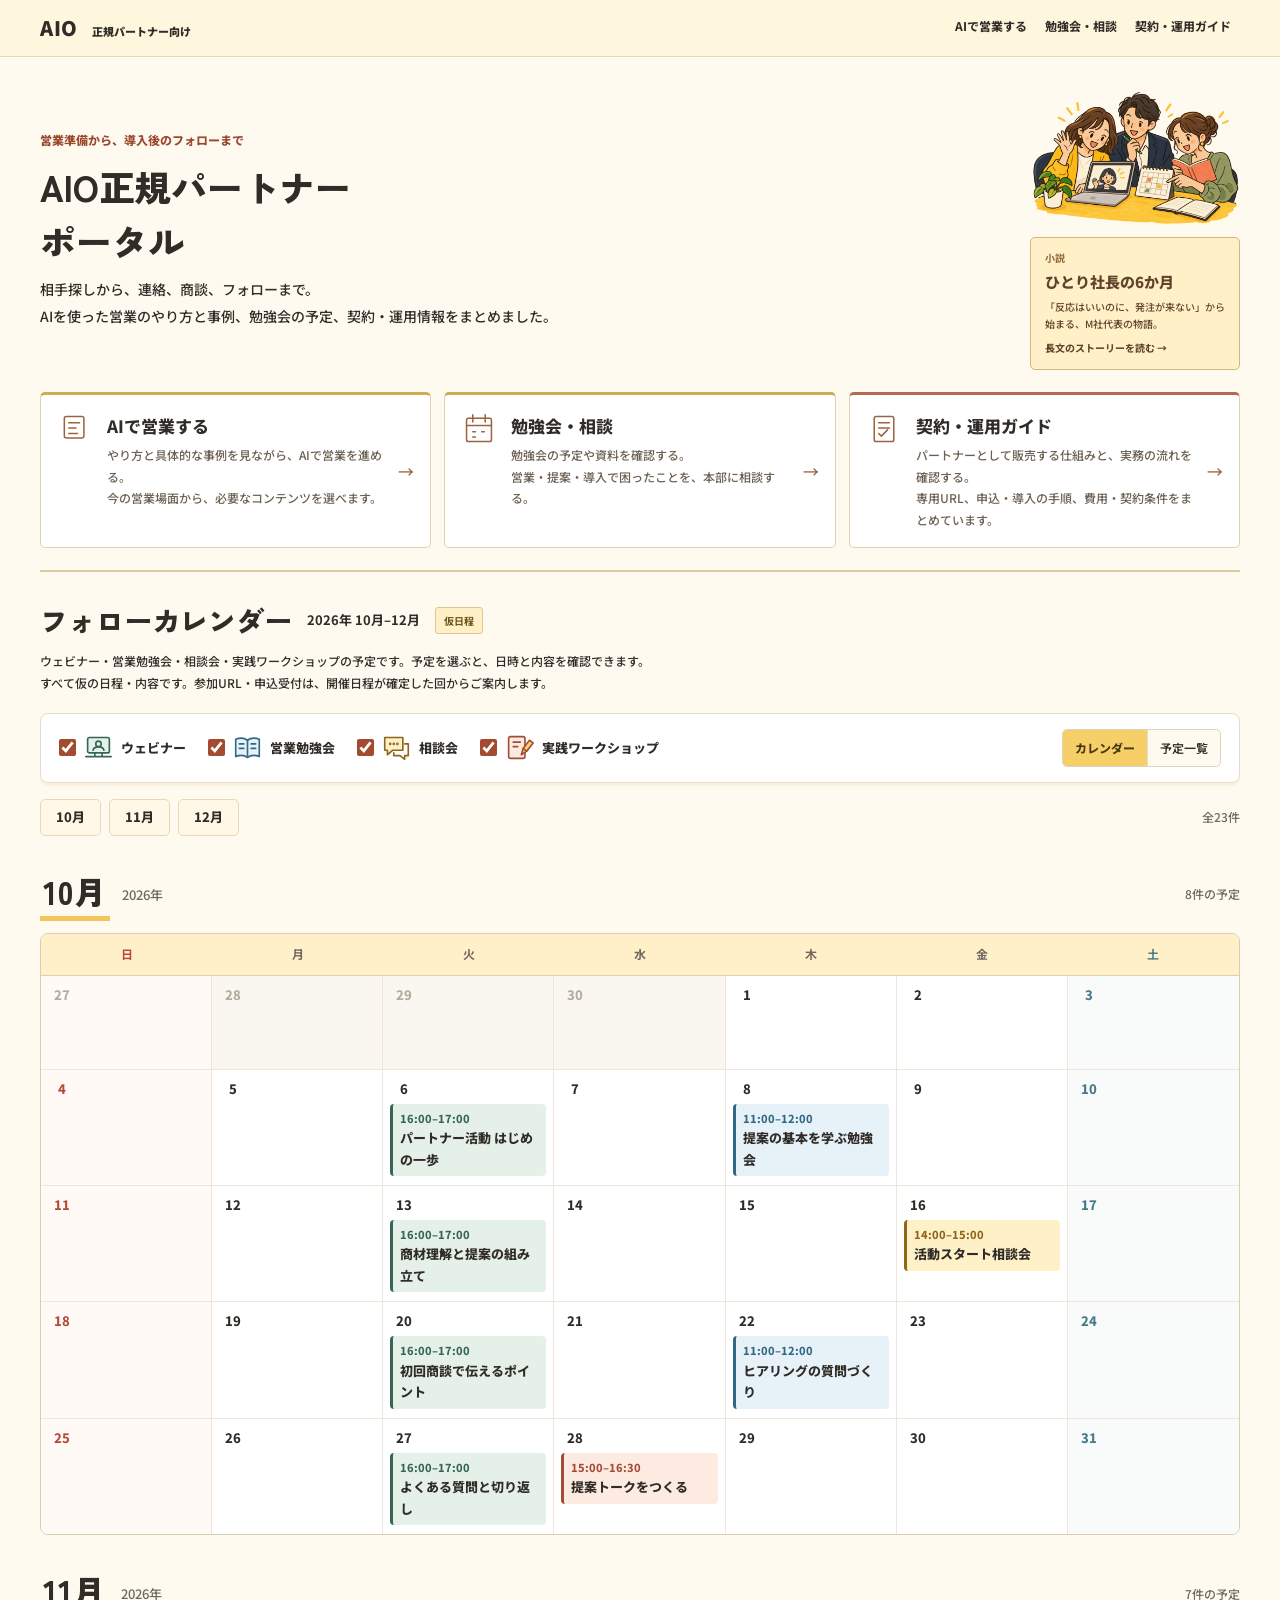
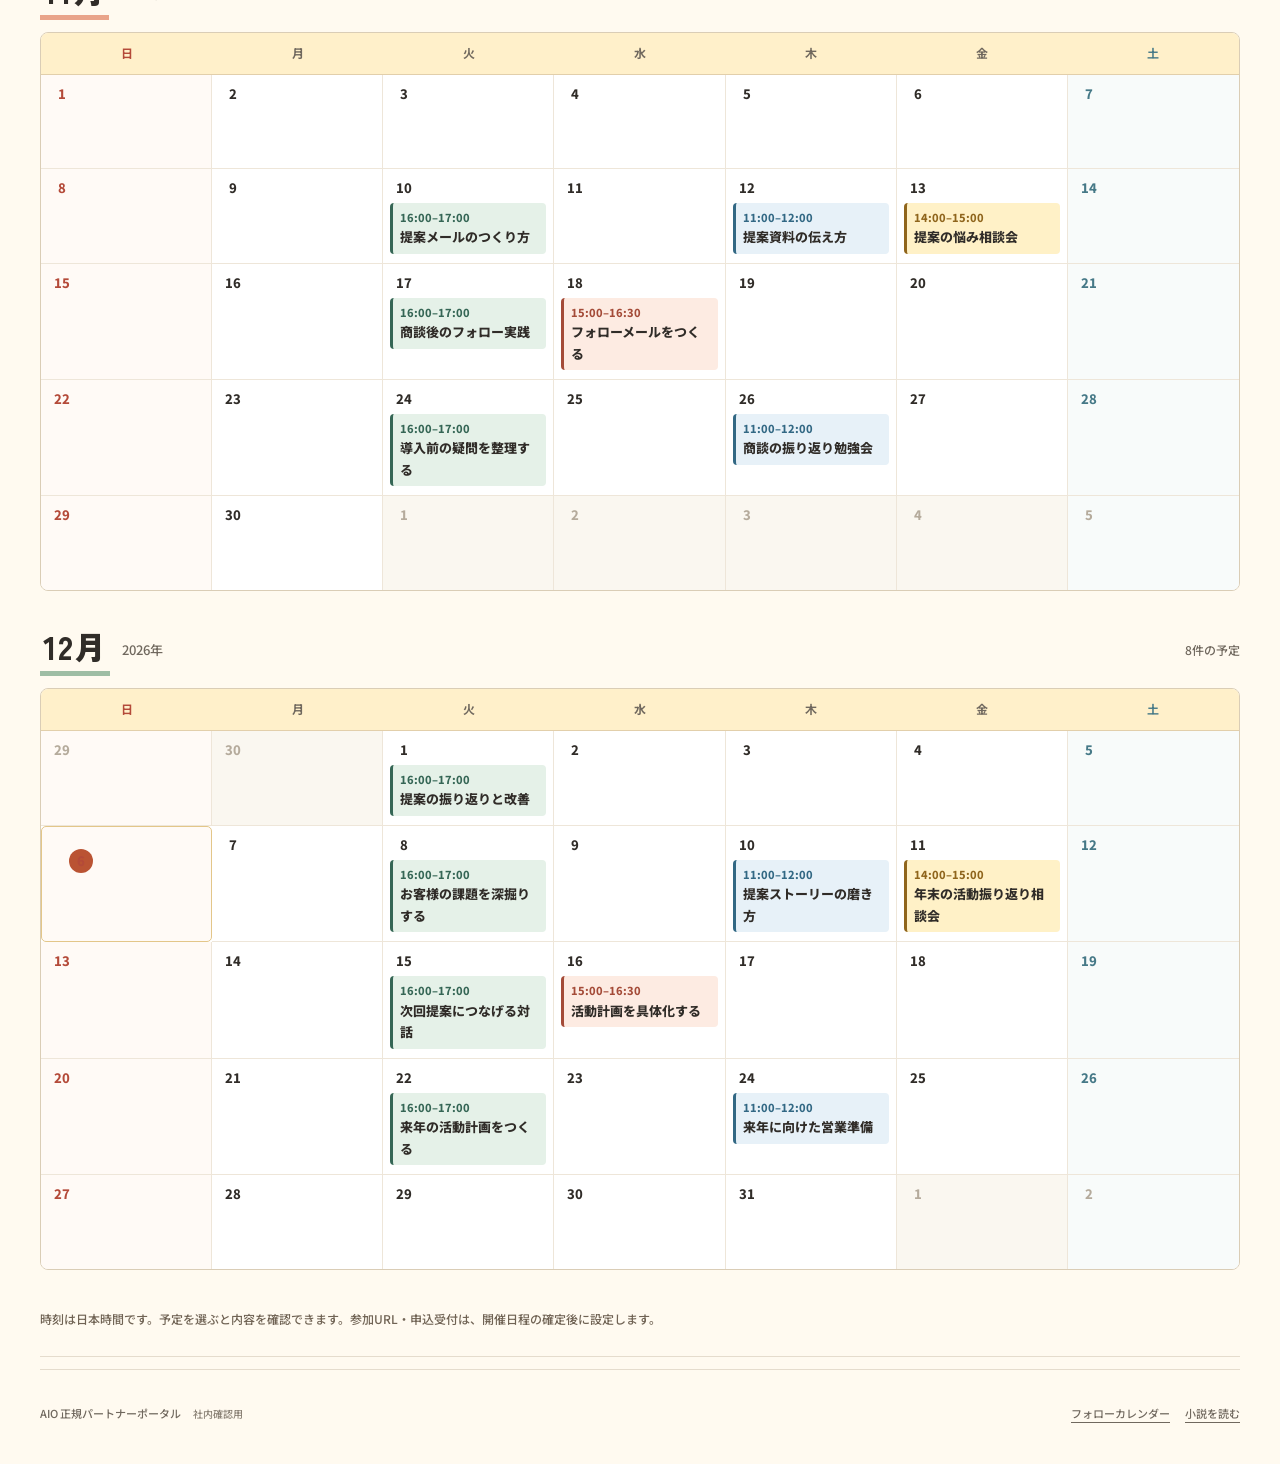
==== commit 85c4e1a6: "Update AIO portal menus and illustrated partner growth story" ====
--- a/aio/index.html
+++ b/aio/index.html
@@ -5,8 +5,8 @@
 <meta name="viewport" content="width=device-width,initial-scale=1">
 <meta name="robots" content="noindex,nofollow">
 <meta name="color-scheme" content="light">
-<link rel="canonical" href="https://writeup-inc.github.io/partner/aio/">
-<meta name="description" content="契約済みの正規パートナー向け。最初の1社への営業準備から商談・導入後のフォローまで、6つのメニューと10月〜12月のフォローカレンダー。開催予定はすべて仮日程です。">
+
+<meta name="description" content="社内確認用。3つの実務メニューと長文小説、10月〜12月のフォローカレンダー。">
 <title>AIO正規パートナーポータル｜営業資料・フォローカレンダー</title>
 <link rel="preload" href="fonts/noto-sans-jp.woff2" as="font" type="font/woff2" crossorigin>
 <link rel="preload" href="fonts/zen-kaku-black.woff2" as="font" type="font/woff2" crossorigin>
@@ -77,10 +77,8 @@
 
 .portal-nav{flex-wrap:wrap}.portal-nav a{white-space:nowrap}.masthead .inner{padding-block:5px}.data-entry{background:#fff6de}.portal-link p{line-height:1.8}@media(max-width:600px){.masthead .inner{flex-wrap:wrap;gap:0;padding-block:6px}.company{min-height:28px;align-content:center}.portal-nav a{font-size:11px;padding:0 8px}}
 </style>
-<link rel="stylesheet" href="portal.css"><script src="portal.js" defer></script></head>
-<body>
-<a class="skip-link" href="#main">本文へ移動</a><header class="site-header"><div class="site-inner"><a class="site-brand" href="./">AIO <span>正規パートナー向け</span></a><button class="menu-toggle" type="button" aria-expanded="false" aria-controls="portal-menu">メニュー <span aria-hidden="true">＋</span></button><nav class="site-nav" id="portal-menu" aria-label="パートナーポータル"><a href="./start/">はじめの一歩</a><a href="./materials/">営業に使う資料</a><a href="./support/">商談・導入を進める</a><a href="./practice/">活動を続けるヒント</a><a href="./events/">勉強会・相談会</a><a href="./guide/">契約・運用の確認</a></nav></div></header>
-<main class="inner" id="main"><section class="portal-intro" aria-labelledby="portal-title"><div class="intro-copy"><p class="kicker">営業準備から、導入後のフォローまで</p><h1 id="portal-title">AIO正規パートナー<br>ポータル</h1><p>最初の1社への声かけから、商談、導入後のフォローまで。<br>今の活動に合わせて使える資料と、勉強会・相談会の予定をまとめました。</p></div><img src="images/partner-learning.webp" width="325" height="205" alt="仲間とオンラインで学び、予定を相談するイラスト" fetchpriority="high"></section><nav class="menu-grid" aria-label="6つのメニュー"><a class="menu-card" href="start/"><svg viewBox="0 0 36 38" fill="none" stroke="currentColor" stroke-width="1.7" stroke-linecap="round" stroke-linejoin="round" aria-hidden="true"><rect x="6" y="5" width="22" height="24" rx="2"/><path d="M11 12h12M11 18h8M11 24h10"/></svg><div><strong>はじめの一歩</strong><p>自社で試し、声をかける相手を1社選ぶところから。</p></div><span class="arrow" aria-hidden="true">→</span></a><a class="menu-card" href="materials/"><svg viewBox="0 0 36 38" fill="none" stroke="currentColor" stroke-width="1.7" stroke-linecap="round" stroke-linejoin="round" aria-hidden="true"><path d="M4 7c6-2 10-1 14 2 4-3 8-4 14-2v23c-6-2-10-1-14 2-4-3-8-4-14-2zM18 9v23M9 14h4M23 14h4M9 20h4M23 20h4"/></svg><div><strong>営業に使う資料</strong><p>紹介文、連絡文、営業トーク、統計・事例を探す。</p></div><span class="arrow" aria-hidden="true">→</span></a><a class="menu-card" href="support/"><svg viewBox="0 0 36 38" fill="none" stroke="currentColor" stroke-width="1.7" stroke-linecap="round" stroke-linejoin="round" aria-hidden="true"><path d="M4 6h23v17H14l-6 5v-5H4zM30 14h3v17h-8l-5 4v-4h-3"/><path d="M10 12h11M10 17h7"/></svg><div><strong>商談・導入を進める</strong><p>提案前の確認、相談の準備、導入後のフォローを進める。</p></div><span class="arrow" aria-hidden="true">→</span></a><a class="menu-card" href="practice/"><svg viewBox="0 0 36 38" fill="none" stroke="currentColor" stroke-width="1.7" stroke-linecap="round" stroke-linejoin="round" aria-hidden="true"><path d="M6 28V16M15 28V11M24 28V6M3 32h29M5 9l7-5 8 2 9-4"/></svg><div><strong>活動を続けるヒント</strong><p>6か月ストーリーと活動シートで、次の一歩を考える。</p></div><span class="arrow" aria-hidden="true">→</span></a><a class="menu-card" href="events/"><svg viewBox="0 0 36 38" fill="none" stroke="currentColor" stroke-width="1.7" stroke-linecap="round" stroke-linejoin="round" aria-hidden="true"><rect x="4" y="7" width="28" height="26" rx="2"/><path d="M4 15h28M11 3v8M25 3v8M11 22h3M21 22h3M11 28h3"/></svg><div><strong>勉強会・相談会</strong><p>開催予定と内容を確認し、今の課題に合う回を選ぶ。</p></div><span class="arrow" aria-hidden="true">→</span></a><a class="menu-card" href="guide/"><svg viewBox="0 0 36 38" fill="none" stroke="currentColor" stroke-width="1.7" stroke-linecap="round" stroke-linejoin="round" aria-hidden="true"><rect x="7" y="5" width="22" height="28" rx="2"/><path d="M12 12h12M12 18h12M12 24l3 3 7-7"/></svg><div><strong>契約・運用の確認</strong><p>専用URL、費用、契約条件の確認ポイントを整理する。</p></div><span class="arrow" aria-hidden="true">→</span></a></nav><div><h2 class="flow-heading">今の段階から、必要な資料へ。</h2><ol class="step-flow" aria-label="パートナー活動の流れ"><li><a href="start/"><span>01</span>自社で理解する</a></li><li><a href="start/#s2"><span>02</span>1社を選ぶ</a></li><li><a href="materials/"><span>03</span>送る・話を聞く</a></li><li><a href="support/"><span>04</span>提案・相談する</a></li><li><a href="support/#s4"><span>05</span>導入後のフォロー</a></li><li><a href="practice/"><span>06</span>振り返る</a></li></ol></div><div class="quick-links"><a href="data/">統計・国内事例 →</a><a href="talk/">営業トーク・反論対応 →</a><a href="#calendar">開催予定へ ↓</a></div><section class="calendar-heading" id="calendar" aria-labelledby="calendar-title"><div class="calendar-title"><h2 id="calendar-title">フォローカレンダー</h2><span class="calendar-date">2026年 10月–12月</span><span class="draft">仮日程</span></div><p>ウェビナー・営業勉強会・相談会・実践ワークショップの予定です。予定を選ぶと、日時と内容を確認できます。<br>すべて仮の日程・内容です。参加URL・申込受付は、開催日程が確定した回からご案内します。</p></section>
+<link rel="stylesheet" href="portal.css"><script src="portal.js" defer></script><link rel="stylesheet" href="menu-update.css"><link rel="canonical" href="https://writeup-inc.github.io/partner/aio/"></head>
+<body><a class="skip-link" href="#main">本文へ移動</a><header class="site-header"><div class="site-inner"><a class="site-brand" href="./">AIO <span>正規パートナー向け</span></a><button class="menu-toggle" type="button" aria-expanded="false" aria-controls="portal-menu">メニュー <span aria-hidden="true">＋</span></button><nav class="site-nav" id="portal-menu" aria-label="3つの実務メニュー"><a href="./sales/">AIで営業する</a><a href="./events/">勉強会・相談</a><a href="./guide/">契約・運用ガイド</a></nav></div></header><main class="inner" id="main"><section class="portal-intro" aria-labelledby="portal-title"><div class="intro-copy"><p class="kicker">営業準備から、導入後のフォローまで</p><h1 id="portal-title">AIO正規パートナー<br>ポータル</h1><p>相手探しから、連絡、商談、フォローまで。<br>AIを使った営業のやり方と事例、勉強会の予定、契約・運用情報をまとめました。</p></div><div class="intro-side"><img src="images/partner-learning.webp" width="325" height="205" alt="仲間とオンラインで学び、予定を相談するイラスト" fetchpriority="high"><a class="story-entry" href="story/"><span class="story-entry-tag">小説</span><strong>ひとり社長の6か月</strong><span>「反応はいいのに、発注が来ない」から始まる、M社代表の物語。</span><b>長文のストーリーを読む →</b></a></div></section><nav class="menu-grid approved-menu" aria-label="3つの実務メニュー"><a class="menu-card" href="sales/"><svg viewBox="0 0 36 38" fill="none" stroke="currentColor" stroke-width="1.7" stroke-linecap="round" stroke-linejoin="round" aria-hidden="true"><rect x="6" y="5" width="22" height="24" rx="2"/><path d="M11 12h12M11 18h8M11 24h10"/></svg><div><strong>AIで営業する</strong><p>やり方と具体的な事例を見ながら、AIで営業を進める。<br>今の営業場面から、必要なコンテンツを選べます。</p></div><span class="arrow" aria-hidden="true">→</span></a><a class="menu-card" href="events/"><svg viewBox="0 0 36 38" fill="none" stroke="currentColor" stroke-width="1.7" stroke-linecap="round" stroke-linejoin="round" aria-hidden="true"><rect x="4" y="7" width="28" height="26" rx="2"/><path d="M4 15h28M11 3v8M25 3v8M11 22h3M21 22h3M11 28h3"/></svg><div><strong>勉強会・相談</strong><p>勉強会の予定や資料を確認する。<br>営業・提案・導入で困ったことを、本部に相談する。</p></div><span class="arrow" aria-hidden="true">→</span></a><a class="menu-card" href="guide/"><svg viewBox="0 0 36 38" fill="none" stroke="currentColor" stroke-width="1.7" stroke-linecap="round" stroke-linejoin="round" aria-hidden="true"><rect x="7" y="5" width="22" height="28" rx="2"/><path d="M12 12h12M12 18h12M12 24l3 3 7-7"/></svg><div><strong>契約・運用ガイド</strong><p>パートナーとして販売する仕組みと、実務の流れを確認する。<br>専用URL、申込・導入の手順、費用・契約条件をまとめています。</p></div><span class="arrow" aria-hidden="true">→</span></a></nav><section class="calendar-heading" id="calendar" aria-labelledby="calendar-title"><div class="calendar-title"><h2 id="calendar-title">フォローカレンダー</h2><span class="calendar-date">2026年 10月–12月</span><span class="draft">仮日程</span></div><p>ウェビナー・営業勉強会・相談会・実践ワークショップの予定です。予定を選ぶと、日時と内容を確認できます。<br>すべて仮の日程・内容です。参加URL・申込受付は、開催日程が確定した回からご案内します。</p></section>
 <div class="controls">
 <fieldset class="filters"><legend>予定の種類で絞り込む</legend>
 <label class="filter-label" style="--event-color:#356655"><input type="checkbox" value="webinar" checked><svg class="type-icon" viewBox="0 0 32 32" fill="none" stroke="currentColor" stroke-width="1.8" stroke-linecap="round" stroke-linejoin="round" aria-hidden="true"><rect x="4" y="5" width="24" height="17" rx="2" fill="#e5f1e8"/><path d="M2 26h28M12 22v4m8-4v4"/><circle cx="16" cy="12" r="3"/><path d="M10 19c1-5 11-5 12 0"/></svg>ウェビナー</label>
@@ -94,7 +92,7 @@
 <div id="months"></div>
 <p class="page-end">時刻は日本時間です。予定を選ぶと内容を確認できます。参加URL・申込受付は、開催日程の確定後に設定します。</p>
 </main>
-<footer class="site-footer inner"><span>AIO 正規パートナーポータル</span><div><a href="./#calendar">フォローカレンダー</a><a href="https://www.writeup.co.jp/company/" target="_blank" rel="noopener noreferrer">会社概要 ↗</a><a href="https://www.writeup.co.jp/privacy/" target="_blank" rel="noopener noreferrer">個人情報保護方針 ↗</a></div></footer>
+<footer class="site-footer inner"><span>AIO 正規パートナーポータル <small>社内確認用</small></span><div><a href="./#calendar">フォローカレンダー</a><a href="./story/">小説を読む</a></div></footer>
 <dialog id="eventDialog" aria-labelledby="dialogTitle"><div class="dialog-top"><span class="dialog-tag" id="dialogTag"></span><button type="button" class="close" id="closeDialog" aria-label="詳細を閉じる">×</button></div><div class="dialog-content" id="dialogContent"></div></dialog>
 <noscript><p class="inner">予定の表示にはJavaScriptを有効にしてください。すべて仮の開催日程です。</p></noscript>
 <script>
--- a/aio/menu-update.css
+++ b/aio/menu-update.css
@@ -0,0 +1,4 @@
+/* Retain the original palette, type, illustration, and card style. */
+.intro-side{align-self:center}.intro-side img{display:block}.story-entry{display:block;margin-top:8px;padding:12px 14px;background:#fff0c7;border:1px solid #d5b67f;border-radius:5px;text-decoration:none;color:#60432b;line-height:1.65}.story-entry:hover{background:#ffe6a8;color:#60432b}.story-entry-tag{display:block;font-size:10px;font-weight:700;color:#936438}.story-entry strong{display:block;font-size:15px;font-weight:850;margin:3px 0 5px}.story-entry>span:not(.story-entry-tag){font-size:10px;display:block}.story-entry b{display:block;font-size:10px;font-weight:750;margin-top:8px}.approved-menu .menu-card{min-height:145px}.approved-menu .menu-card strong{font-size:17px}.approved-menu .menu-card p{font-size:12px}.site-footer small{display:inline-block;margin-left:10px;font-size:10px;color:#8a8175}.example-three{display:grid;grid-template-columns:repeat(3,minmax(0,1fr));gap:12px;margin-top:17px;align-items:start}.example-placeholder{background:#fff;border:1px solid #dfd1b8;border-top:3px solid #d1aa55;border-radius:5px;min-width:0}.example-placeholder summary{cursor:pointer;list-style:none;position:relative;padding:16px 15px;min-height:105px;line-height:1.7}.example-placeholder summary::-webkit-details-marker{display:none}.example-placeholder summary:after{content:'＋';position:absolute;right:12px;top:15px;color:#9b6340;font-size:16px}.example-placeholder[open] summary:after{content:'−'}.example-placeholder summary>span{font-size:11px;color:#946238;font-weight:700}.example-placeholder summary>strong{display:block;font-size:14px;font-weight:750;margin:5px 0}.example-placeholder summary>small{font-size:10px;color:#847b6b}.example-body{padding:0 15px 15px;border-top:1px solid #efe6d4}.example-body .example-owner{font-size:11px;color:#847b6b;margin-top:13px}.example-body ol{margin:13px 0 0!important;padding-left:17px!important}.example-body li{font-size:11px;margin-bottom:15px}.example-body li>strong{font-size:12px}.example-body li p{font-size:11px;line-height:1.8;margin:5px 0 8px}.pending-skill{font-size:10px;border:1px solid #e0d4bc;background:#f3eedf;color:#887f70;padding:7px 9px;border-radius:3px;min-height:44px;cursor:not-allowed;max-width:100%}.candidate-note{font-size:12px}.candidate-note summary{min-height:44px;cursor:pointer;padding-block:8px}.internal-editor-note{background:#fff7e5;padding:20px;border:1px solid #e3d0a9;border-radius:5px}.internal-editor-note h2{font-size:18px}.internal-editor-note p{font-size:12px}.novel-chapter p{font-size:15px;line-height:2.05;font-weight:500;margin-bottom:20px}.novel-chapter h2{font-size:24px;line-height:1.7}.content-page .page-toc a{overflow-wrap:anywhere}.content-intro .lead{line-height:1.95}
+@media(max-width:1020px) and (min-width:701px){.approved-menu{grid-template-columns:repeat(3,minmax(0,1fr))}.approved-menu .menu-card{display:block;position:relative;padding:15px 13px}.approved-menu .menu-card svg{width:26px;height:27px}.approved-menu .menu-card .arrow{position:absolute;right:13px;top:18px}.approved-menu .menu-card strong{font-size:15px;margin-top:5px}.approved-menu .menu-card p{font-size:11px}.example-three{gap:8px}.example-placeholder summary{padding-inline:11px}.example-body{padding-inline:11px}}
+@media(max-width:700px){.intro-side{display:contents}.intro-side img{position:absolute!important;width:68px!important;right:0;top:26px}.story-entry{margin-top:16px;padding:11px 14px;display:grid;grid-template-columns:minmax(0,1fr) auto;gap:1px 12px}.story-entry-tag{grid-column:1;grid-row:1;font-size:9px}.story-entry strong{grid-column:1;grid-row:2;font-size:14px;margin:0}.story-entry>span:not(.story-entry-tag){display:none}.story-entry b{grid-column:2;grid-row:1/3;align-self:center;font-size:9px;margin:0;max-width:108px}.approved-menu{grid-template-columns:1fr;gap:10px}.approved-menu .menu-card{display:grid;grid-template-columns:27px minmax(0,1fr) 14px;gap:12px;min-height:0;padding:14px 15px}.approved-menu .menu-card svg{margin:3px 0 0;width:25px;height:27px}.approved-menu .menu-card .arrow{position:static;align-self:center}.approved-menu .menu-card strong{font-size:15px}.approved-menu .menu-card p{font-size:11px;line-height:1.85;margin-top:4px}.example-three{grid-template-columns:1fr;gap:10px}.example-placeholder summary{min-height:85px;padding:13px 16px}.example-placeholder summary>strong{margin:2px 0;font-size:14px}.example-placeholder summary>small{position:absolute;right:40px;top:15px}.example-body{padding-inline:16px}.example-body li,.example-body li p{font-size:12px}.pending-skill{font-size:11px}.novel-chapter p{font-size:14px;line-height:2}.novel-chapter h2{font-size:21px}.internal-editor-note{padding:17px}.internal-editor-note h2{font-size:17px}}
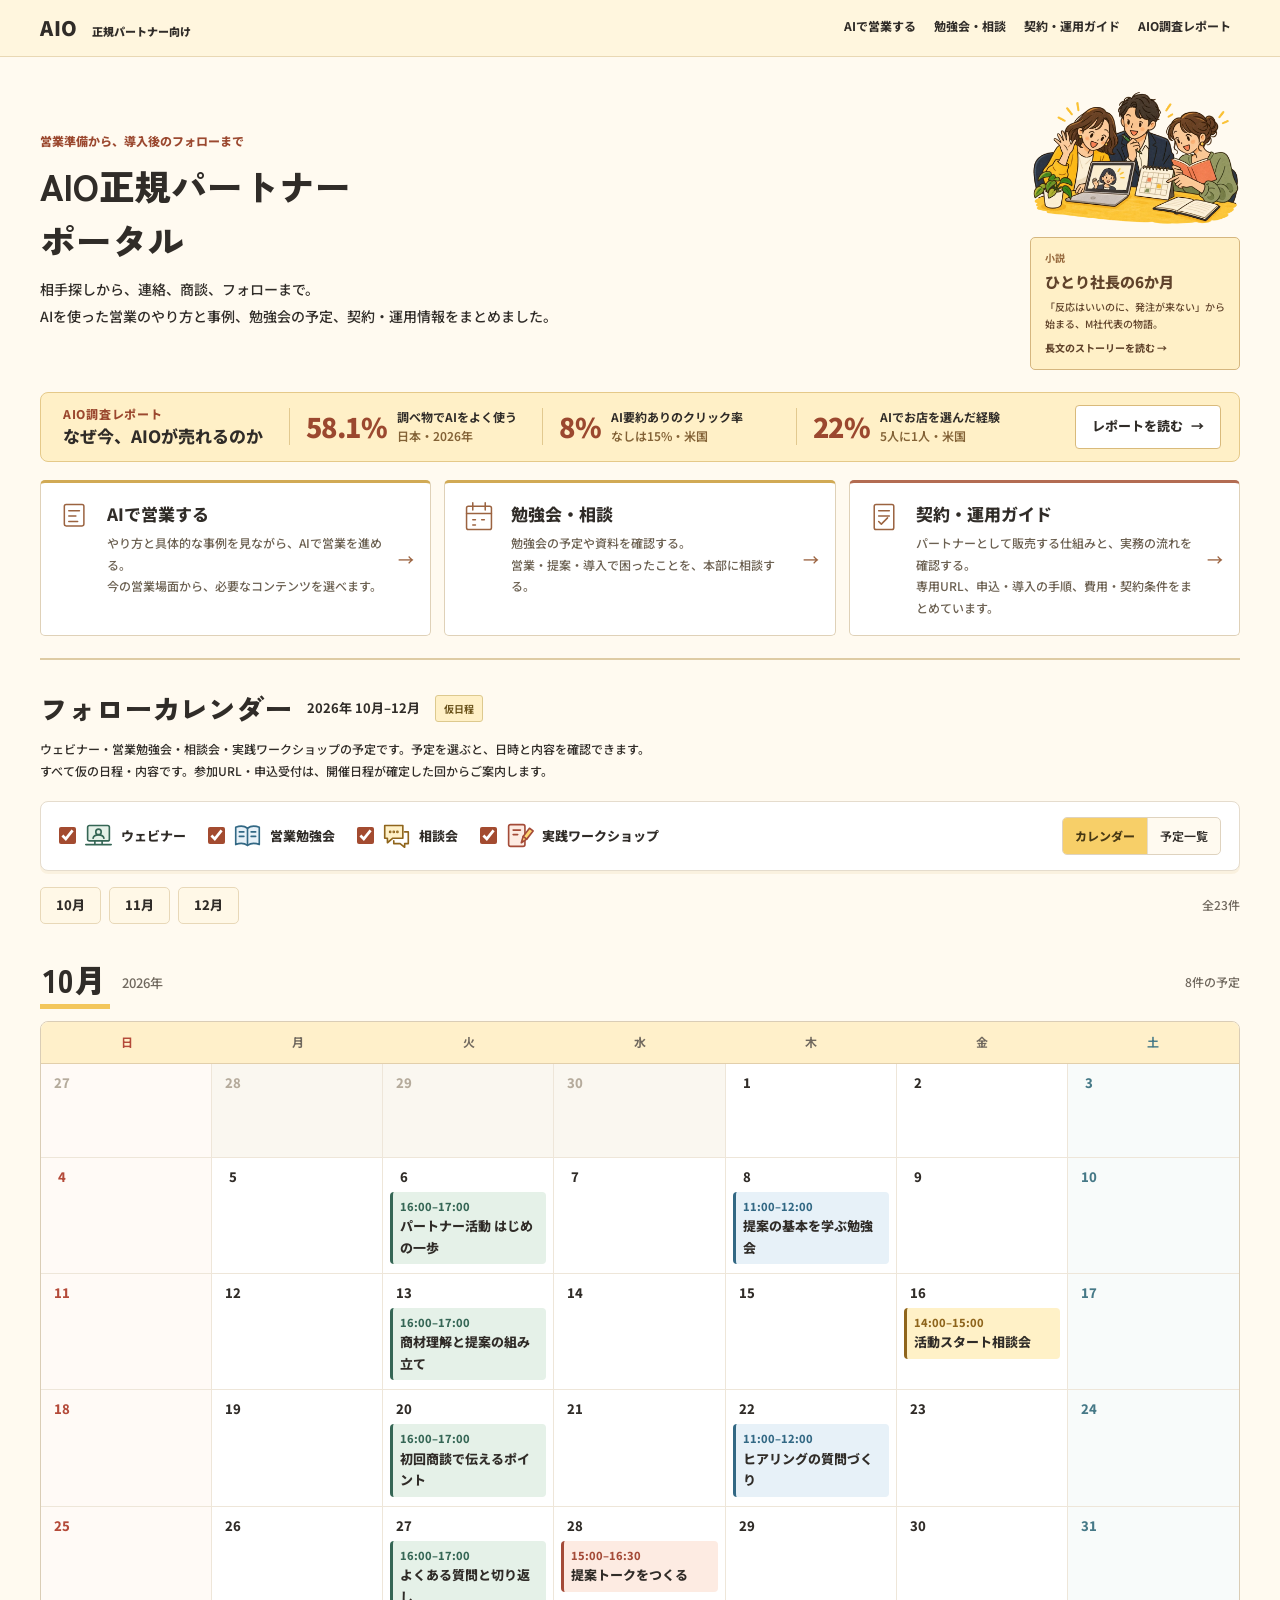
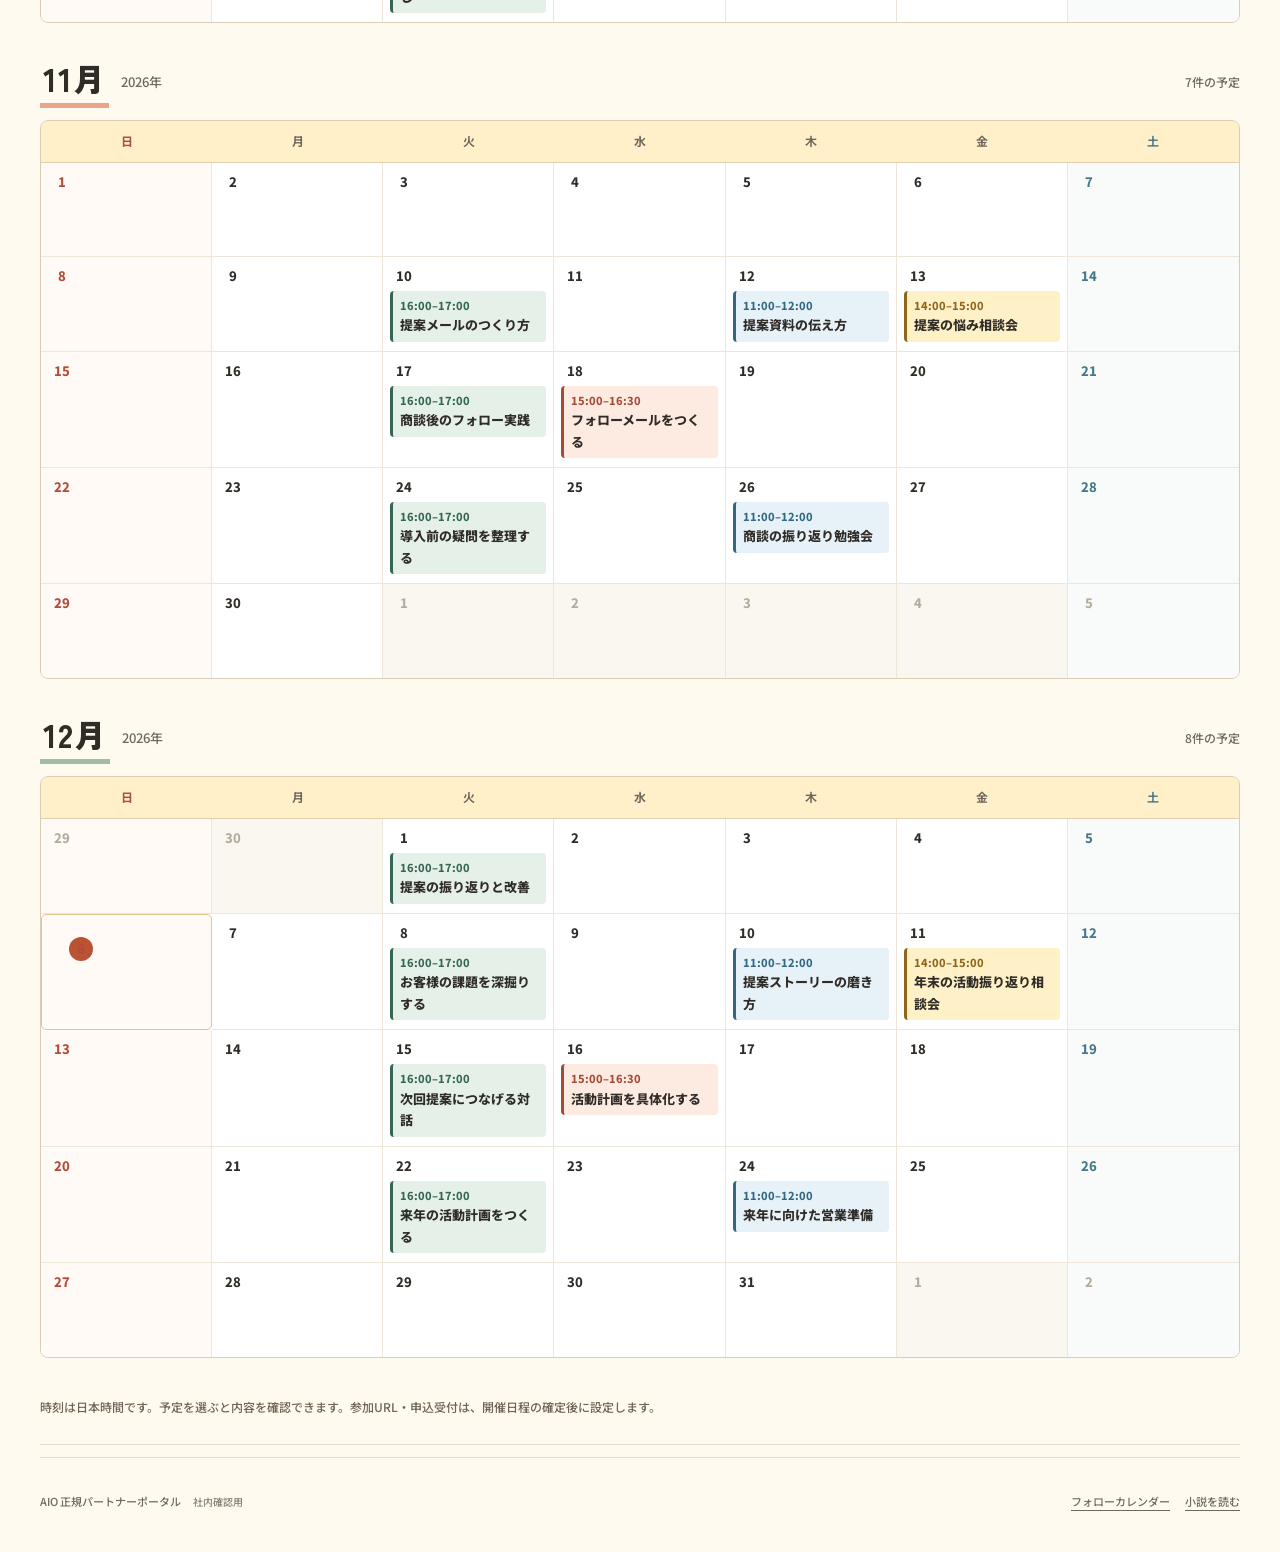
==== commit ee2cc4c1: "Add AIO research report page and compact report band on portal top - aio/report/: 7 themes, 19 sourc" ====
--- a/aio/index.html
+++ b/aio/index.html
@@ -23,7 +23,7 @@
 .masthead{border-bottom:1px solid var(--line);background:#fafbf8}.masthead .inner{display:flex;justify-content:space-between;align-items:center;gap:20px;padding-block:16px}
 .company{font-size:14px;font-weight:700;letter-spacing:.02em}.audience{font-size:12px;color:var(--muted)}
 .page-heading{display:flex;align-items:flex-start;justify-content:space-between;gap:24px;padding-top:35px;margin-bottom:22px}
-h1{font-size:26px;line-height:1.45;letter-spacing:.02em;margin:0 0 7px;font-weight:650}.date-range{color:var(--muted);margin:0;font-size:14px;letter-spacing:.04em}
+h1{font-size:clamp(21px,2.1vw,26px);line-height:1.45;letter-spacing:.02em;margin:0 0 7px;font-weight:650}.date-range{color:var(--muted);margin:0;font-size:14px;letter-spacing:.04em}
 .draft{white-space:nowrap;border:1px solid #d8d5c7;color:#756742;background:#fcfbf6;padding:4px 10px;font-size:11px;align-self:center;border-radius:3px}
 .note{margin:0 0 23px;font-size:12px;color:var(--muted)}
 .controls{border-top:1px solid var(--line);border-bottom:1px solid var(--line);padding:14px 0;display:flex;gap:18px;justify-content:space-between;align-items:center;flex-wrap:wrap}
@@ -77,8 +77,23 @@
 
 .portal-nav{flex-wrap:wrap}.portal-nav a{white-space:nowrap}.masthead .inner{padding-block:5px}.data-entry{background:#fff6de}.portal-link p{line-height:1.8}@media(max-width:600px){.masthead .inner{flex-wrap:wrap;gap:0;padding-block:6px}.company{min-height:28px;align-content:center}.portal-nav a{font-size:11px;padding:0 8px}}
 </style>
-<link rel="stylesheet" href="portal.css"><script src="portal.js" defer></script><link rel="stylesheet" href="menu-update.css"><link rel="canonical" href="https://writeup-inc.github.io/partner/aio/"></head>
-<body><a class="skip-link" href="#main">本文へ移動</a><header class="site-header"><div class="site-inner"><a class="site-brand" href="./">AIO <span>正規パートナー向け</span></a><button class="menu-toggle" type="button" aria-expanded="false" aria-controls="portal-menu">メニュー <span aria-hidden="true">＋</span></button><nav class="site-nav" id="portal-menu" aria-label="3つの実務メニュー"><a href="./sales/">AIで営業する</a><a href="./events/">勉強会・相談</a><a href="./guide/">契約・運用ガイド</a></nav></div></header><main class="inner" id="main"><section class="portal-intro" aria-labelledby="portal-title"><div class="intro-copy"><p class="kicker">営業準備から、導入後のフォローまで</p><h1 id="portal-title">AIO正規パートナー<br>ポータル</h1><p>相手探しから、連絡、商談、フォローまで。<br>AIを使った営業のやり方と事例、勉強会の予定、契約・運用情報をまとめました。</p></div><div class="intro-side"><img src="images/partner-learning.webp" width="325" height="205" alt="仲間とオンラインで学び、予定を相談するイラスト" fetchpriority="high"><a class="story-entry" href="story/"><span class="story-entry-tag">小説</span><strong>ひとり社長の6か月</strong><span>「反応はいいのに、発注が来ない」から始まる、M社代表の物語。</span><b>長文のストーリーを読む →</b></a></div></section><nav class="menu-grid approved-menu" aria-label="3つの実務メニュー"><a class="menu-card" href="sales/"><svg viewBox="0 0 36 38" fill="none" stroke="currentColor" stroke-width="1.7" stroke-linecap="round" stroke-linejoin="round" aria-hidden="true"><rect x="6" y="5" width="22" height="24" rx="2"/><path d="M11 12h12M11 18h8M11 24h10"/></svg><div><strong>AIで営業する</strong><p>やり方と具体的な事例を見ながら、AIで営業を進める。<br>今の営業場面から、必要なコンテンツを選べます。</p></div><span class="arrow" aria-hidden="true">→</span></a><a class="menu-card" href="events/"><svg viewBox="0 0 36 38" fill="none" stroke="currentColor" stroke-width="1.7" stroke-linecap="round" stroke-linejoin="round" aria-hidden="true"><rect x="4" y="7" width="28" height="26" rx="2"/><path d="M4 15h28M11 3v8M25 3v8M11 22h3M21 22h3M11 28h3"/></svg><div><strong>勉強会・相談</strong><p>勉強会の予定や資料を確認する。<br>営業・提案・導入で困ったことを、本部に相談する。</p></div><span class="arrow" aria-hidden="true">→</span></a><a class="menu-card" href="guide/"><svg viewBox="0 0 36 38" fill="none" stroke="currentColor" stroke-width="1.7" stroke-linecap="round" stroke-linejoin="round" aria-hidden="true"><rect x="7" y="5" width="22" height="28" rx="2"/><path d="M12 12h12M12 18h12M12 24l3 3 7-7"/></svg><div><strong>契約・運用ガイド</strong><p>パートナーとして販売する仕組みと、実務の流れを確認する。<br>専用URL、申込・導入の手順、費用・契約条件をまとめています。</p></div><span class="arrow" aria-hidden="true">→</span></a></nav><section class="calendar-heading" id="calendar" aria-labelledby="calendar-title"><div class="calendar-title"><h2 id="calendar-title">フォローカレンダー</h2><span class="calendar-date">2026年 10月–12月</span><span class="draft">仮日程</span></div><p>ウェビナー・営業勉強会・相談会・実践ワークショップの予定です。予定を選ぶと、日時と内容を確認できます。<br>すべて仮の日程・内容です。参加URL・申込受付は、開催日程が確定した回からご案内します。</p></section>
+<link rel="stylesheet" href="portal.css"><script src="portal.js" defer></script><link rel="stylesheet" href="menu-update.css"><link rel="canonical" href="https://writeup-inc.github.io/partner/aio/"><style>
+img,video{max-width:100%;height:auto}svg{max-width:100%}
+.portal-intro h1{font-size:clamp(25px,2.8vw,36px)}
+.report-band{display:grid;grid-template-columns:auto minmax(0,1fr) auto;align-items:center;gap:26px;padding:12px 18px 12px 22px;margin:0 0 18px;background:#fff0c7;border:1px solid #e5c989;border-radius:8px}
+.rb-head p{margin:0;font-size:12px;line-height:1.5;font-weight:800;letter-spacing:.06em;color:#9b482f}
+.rb-head h2{margin:0;font-size:17px;line-height:1.5;font-weight:800;white-space:nowrap}
+.rb-stats{display:grid;grid-template-columns:repeat(3,minmax(0,1fr));margin:0;padding:0;list-style:none}
+.rb-stats li{display:flex;align-items:center;gap:10px;min-width:0;padding:0 16px;border-left:1px solid #e2c98f}
+.rb-stats b{font-size:27px;line-height:1.15;font-weight:900;color:#9b482f;font-variant-numeric:tabular-nums;white-space:nowrap;letter-spacing:-.02em}
+.rb-stats span{font-size:12px;line-height:1.55;font-weight:700;min-width:0;word-break:auto-phrase;line-break:strict}
+.rb-stats small{display:block;font-size:12px;line-height:1.5;color:#836236;font-weight:600}
+.rb-link{display:inline-flex;align-items:center;gap:8px;min-height:44px;padding:0 16px;background:#fff;border:1px solid #d9ba7b;border-radius:4px;font-size:13px;font-weight:800;text-decoration:none;white-space:nowrap}
+.rb-link:hover{background:#fff8e6}
+@media(max-width:1080px){.report-band{grid-template-columns:minmax(0,1fr) auto;gap:10px 16px}.rb-stats{grid-column:1/-1;grid-row:2}.rb-stats li:first-child{border-left:0;padding-left:0}}
+@media(max-width:600px){.report-band{padding:12px 14px;gap:8px 10px;margin-bottom:14px}.rb-long{display:none}.rb-head h2{white-space:normal}.rb-head h2{font-size:15px}.rb-link{min-height:40px;padding:0 11px;font-size:12px}.rb-stats li{display:block;padding:0 8px}.rb-stats b{display:block;font-size:21px}.rb-stats span{display:block;line-height:1.45}}
+</style></head>
+<body><a class="skip-link" href="#main">本文へ移動</a><header class="site-header"><div class="site-inner"><a class="site-brand" href="./">AIO <span>正規パートナー向け</span></a><button class="menu-toggle" type="button" aria-expanded="false" aria-controls="portal-menu">メニュー <span aria-hidden="true">＋</span></button><nav class="site-nav" id="portal-menu" aria-label="3つの実務メニュー"><a href="./sales/">AIで営業する</a><a href="./events/">勉強会・相談</a><a href="./guide/">契約・運用ガイド</a><a href="report/">AIO調査レポート</a></nav></div></header><main class="inner" id="main"><section class="portal-intro" aria-labelledby="portal-title"><div class="intro-copy"><p class="kicker">営業準備から、導入後のフォローまで</p><h1 id="portal-title">AIO正規パートナー<br>ポータル</h1><p>相手探しから、連絡、商談、フォローまで。<br>AIを使った営業のやり方と事例、勉強会の予定、契約・運用情報をまとめました。</p></div><div class="intro-side"><img src="images/partner-learning.webp" width="325" height="205" alt="仲間とオンラインで学び、予定を相談するイラスト" fetchpriority="high"><a class="story-entry" href="story/"><span class="story-entry-tag">小説</span><strong>ひとり社長の6か月</strong><span>「反応はいいのに、発注が来ない」から始まる、M社代表の物語。</span><b>長文のストーリーを読む →</b></a></div></section><section class="report-band" aria-labelledby="report-band-title"><div class="rb-head"><p>AIO調査レポート</p><h2 id="report-band-title">なぜ今、AIOが売れるのか</h2></div><ul class="rb-stats"><li><b>58.1%</b><span>調べ物でAIをよく使う<small>日本・2026年</small></span></li><li><b>8%</b><span>AI要約ありのクリック率<small>なしは15%・米国</small></span></li><li><b>22%</b><span>AIでお店を選んだ経験<small>5人に1人・米国</small></span></li></ul><a class="rb-link" href="report/" aria-label="AIO調査レポートを読む"><span><span class="rb-long">レポートを</span>読む</span><span aria-hidden="true">→</span></a></section><nav class="menu-grid approved-menu" aria-label="3つの実務メニュー"><a class="menu-card" href="sales/"><svg viewBox="0 0 36 38" fill="none" stroke="currentColor" stroke-width="1.7" stroke-linecap="round" stroke-linejoin="round" aria-hidden="true"><rect x="6" y="5" width="22" height="24" rx="2"/><path d="M11 12h12M11 18h8M11 24h10"/></svg><div><strong>AIで営業する</strong><p>やり方と具体的な事例を見ながら、AIで営業を進める。<br>今の営業場面から、必要なコンテンツを選べます。</p></div><span class="arrow" aria-hidden="true">→</span></a><a class="menu-card" href="events/"><svg viewBox="0 0 36 38" fill="none" stroke="currentColor" stroke-width="1.7" stroke-linecap="round" stroke-linejoin="round" aria-hidden="true"><rect x="4" y="7" width="28" height="26" rx="2"/><path d="M4 15h28M11 3v8M25 3v8M11 22h3M21 22h3M11 28h3"/></svg><div><strong>勉強会・相談</strong><p>勉強会の予定や資料を確認する。<br>営業・提案・導入で困ったことを、本部に相談する。</p></div><span class="arrow" aria-hidden="true">→</span></a><a class="menu-card" href="guide/"><svg viewBox="0 0 36 38" fill="none" stroke="currentColor" stroke-width="1.7" stroke-linecap="round" stroke-linejoin="round" aria-hidden="true"><rect x="7" y="5" width="22" height="28" rx="2"/><path d="M12 12h12M12 18h12M12 24l3 3 7-7"/></svg><div><strong>契約・運用ガイド</strong><p>パートナーとして販売する仕組みと、実務の流れを確認する。<br>専用URL、申込・導入の手順、費用・契約条件をまとめています。</p></div><span class="arrow" aria-hidden="true">→</span></a></nav><section class="calendar-heading" id="calendar" aria-labelledby="calendar-title"><div class="calendar-title"><h2 id="calendar-title">フォローカレンダー</h2><span class="calendar-date">2026年 10月–12月</span><span class="draft">仮日程</span></div><p>ウェビナー・営業勉強会・相談会・実践ワークショップの予定です。予定を選ぶと、日時と内容を確認できます。<br>すべて仮の日程・内容です。参加URL・申込受付は、開催日程が確定した回からご案内します。</p></section>
 <div class="controls">
 <fieldset class="filters"><legend>予定の種類で絞り込む</legend>
 <label class="filter-label" style="--event-color:#356655"><input type="checkbox" value="webinar" checked><svg class="type-icon" viewBox="0 0 32 32" fill="none" stroke="currentColor" stroke-width="1.8" stroke-linecap="round" stroke-linejoin="round" aria-hidden="true"><rect x="4" y="5" width="24" height="17" rx="2" fill="#e5f1e8"/><path d="M2 26h28M12 22v4m8-4v4"/><circle cx="16" cy="12" r="3"/><path d="M10 19c1-5 11-5 12 0"/></svg>ウェビナー</label>
